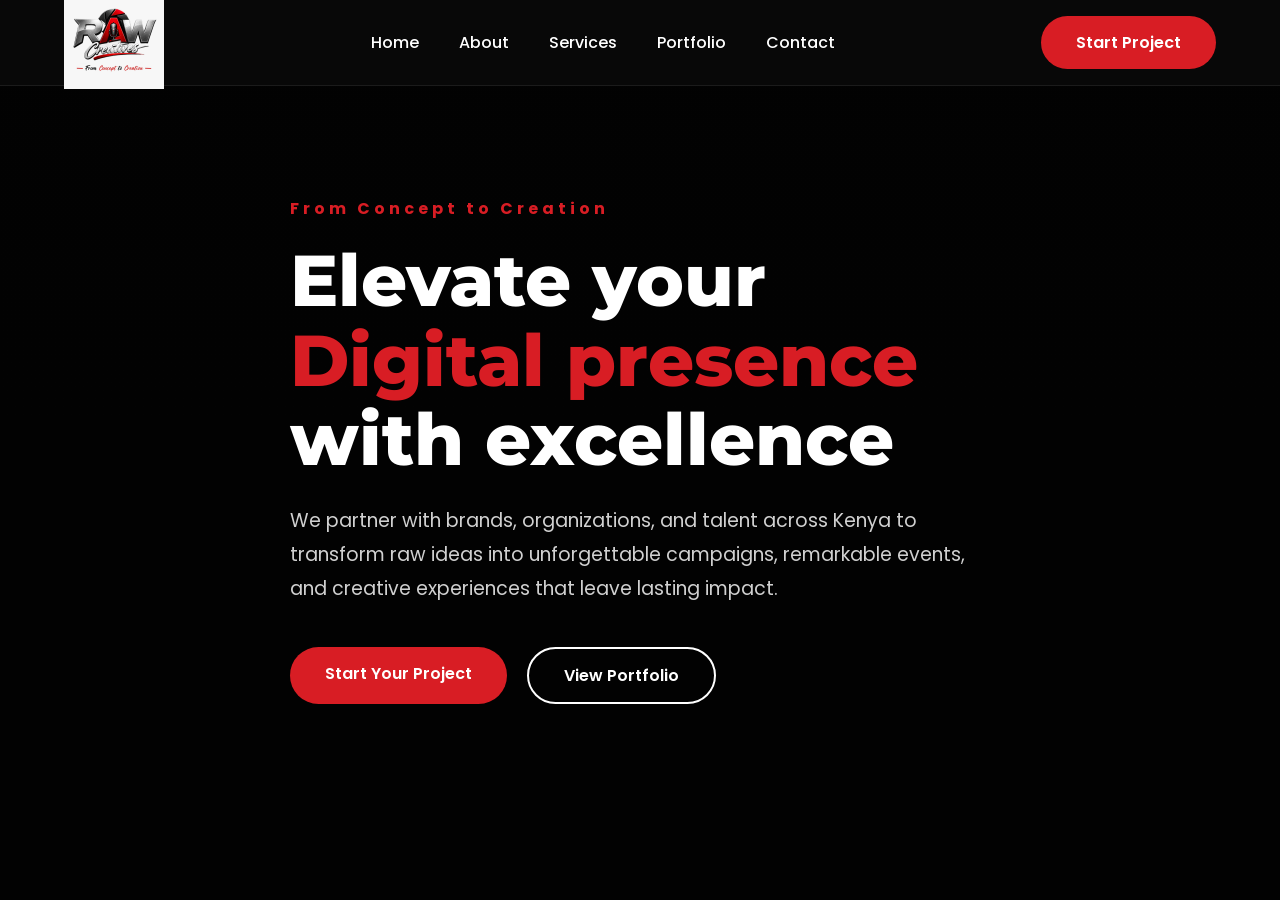
==== index.html @ e075e715 "gg gg" ====
<!DOCTYPE html>
<html lang="en">

<head>

<meta charset="UTF-8">
<meta name="viewport" content="width=device-width, initial-scale=1.0">

<title>RAW Creatives</title>

<link rel="preconnect" href="https://fonts.googleapis.com">
<link rel="preconnect" href="https://fonts.gstatic.com" crossorigin>

<link href="https://fonts.googleapis.com/css2?family=Montserrat:wght@400;500;600;700;800&family=Poppins:wght@300;400;500;600&display=swap" rel="stylesheet">

<link rel="stylesheet"
href="https://cdnjs.cloudflare.com/ajax/libs/font-awesome/6.5.2/css/all.min.css">

<style>

/******************************
RESET
******************************/

*{
margin:0;
padding:0;
box-sizing:border-box;
}

html{
scroll-behavior:smooth;
}

body{

font-family:Poppins,sans-serif;
background:#080808;
color:white;
overflow-x:hidden;

}

/******************************
CONTAINER
******************************/

.container{

width:90%;
max-width:1300px;
margin:auto;

}

/******************************
HEADER
******************************/

header{

position:fixed;
top:0;
left:0;
width:100%;
z-index:999;

background:rgba(10,10,10,.85);

backdrop-filter:blur(15px);

border-bottom:1px solid rgba(255,255,255,.08);

}

header .container{

display:flex;
justify-content:space-between;
align-items:center;
height:85px;

}

.logo img{

width:100px;

}

/******************************
NAVIGATION
******************************/

nav ul{

display:flex;
gap:40px;
list-style:none;

}

nav a{

text-decoration:none;
color:white;
font-weight:500;
transition:.3s;

}

nav a:hover{

color:#d81d24;

}

/******************************
BUTTONS
******************************/

.btn{

display:inline-block;
padding:14px 35px;

background:#d81d24;

border-radius:50px;

text-decoration:none;

color:white;

transition:.35s;

font-weight:600;

}

.btn:hover{

background:white;
color:black;

}

/******************************
MOBILE MENU
******************************/

.menu-btn{

display:none;
font-size:30px;
cursor:pointer;

}

/******************************
HERO
******************************/

.hero{

height:100vh;

background:

linear-gradient(rgba(0,0,0,.72),rgba(0,0,0,.78)),

url("images/hero.jpg") center/cover;

display:flex;

align-items:center;

}

.hero-content{

max-width:700px;

}

.hero h4{

color:#d81d24;

letter-spacing:4px;

margin-bottom:20px;

}

.hero h1{

font-family:Montserrat,sans-serif;

font-size:72px;

font-weight:800;

line-height:1.1;

margin-bottom:25px;

}

.hero span{

color:#d81d24;

}

.hero p{

font-size:19px;

color:#d0d0d0;

line-height:1.8;

margin-bottom:40px;

}

.hero-buttons{

display:flex;
gap:20px;

}

.outline{

background:transparent;

border:2px solid white;

}

.outline:hover{

background:white;
color:black;

}

/******************************
RESPONSIVE
******************************/

@media(max-width:900px){

nav{

position:absolute;

top:85px;

left:0;

width:100%;

background:#111;

display:none;

}

nav.active{

display:block;

}

nav ul{

flex-direction:column;

padding:30px;

gap:25px;

}

.menu-btn{

display:block;

}

.desktop-btn{

display:none;

}

.hero{

text-align:center;

}

.hero h1{

font-size:50px;

}

.hero-buttons{

justify-content:center;

flex-wrap:wrap;

}

}

</style>

</head>

<body>

<header>

<div class="container">

<div class="logo">

<img src="images/Rawlogo.jpg">

</div>

<nav id="menu">

<ul>

<li><a href="#">Home</a></li>

<li><a href="#">About</a></li>

<li><a href="#">Services</a></li>

<li><a href="#">Portfolio</a></li>

<li><a href="#">Contact</a></li>

</ul>

</nav>

<a href="#" class="btn desktop-btn">

Start Project

</a>

<div class="menu-btn" id="menuBtn">

<i class="fas fa-bars"></i>

</div>

</div>

</header>

<section class="hero">

<div class="container hero-content">

<h4>From Concept to Creation</h4>

<h1>

Elevate your <span>Digital presence</span> 

<br>

with excellence

</h1>

<p>

We partner with brands, organizations, and talent across Kenya to transform raw ideas into unforgettable campaigns, remarkable events, and creative experiences that leave lasting impact.

</p>

<div class="hero-buttons">

<a href="#" class="btn">

Start Your Project

</a>

<a href="#" class="btn outline">

View Portfolio

</a>

</div>

</div>

</section>

<script>

const menu=document.getElementById("menu");

const menuBtn=document.getElementById("menuBtn");

menuBtn.onclick=function(){

menu.classList.toggle("active");

}

</script>

</body>

</html>
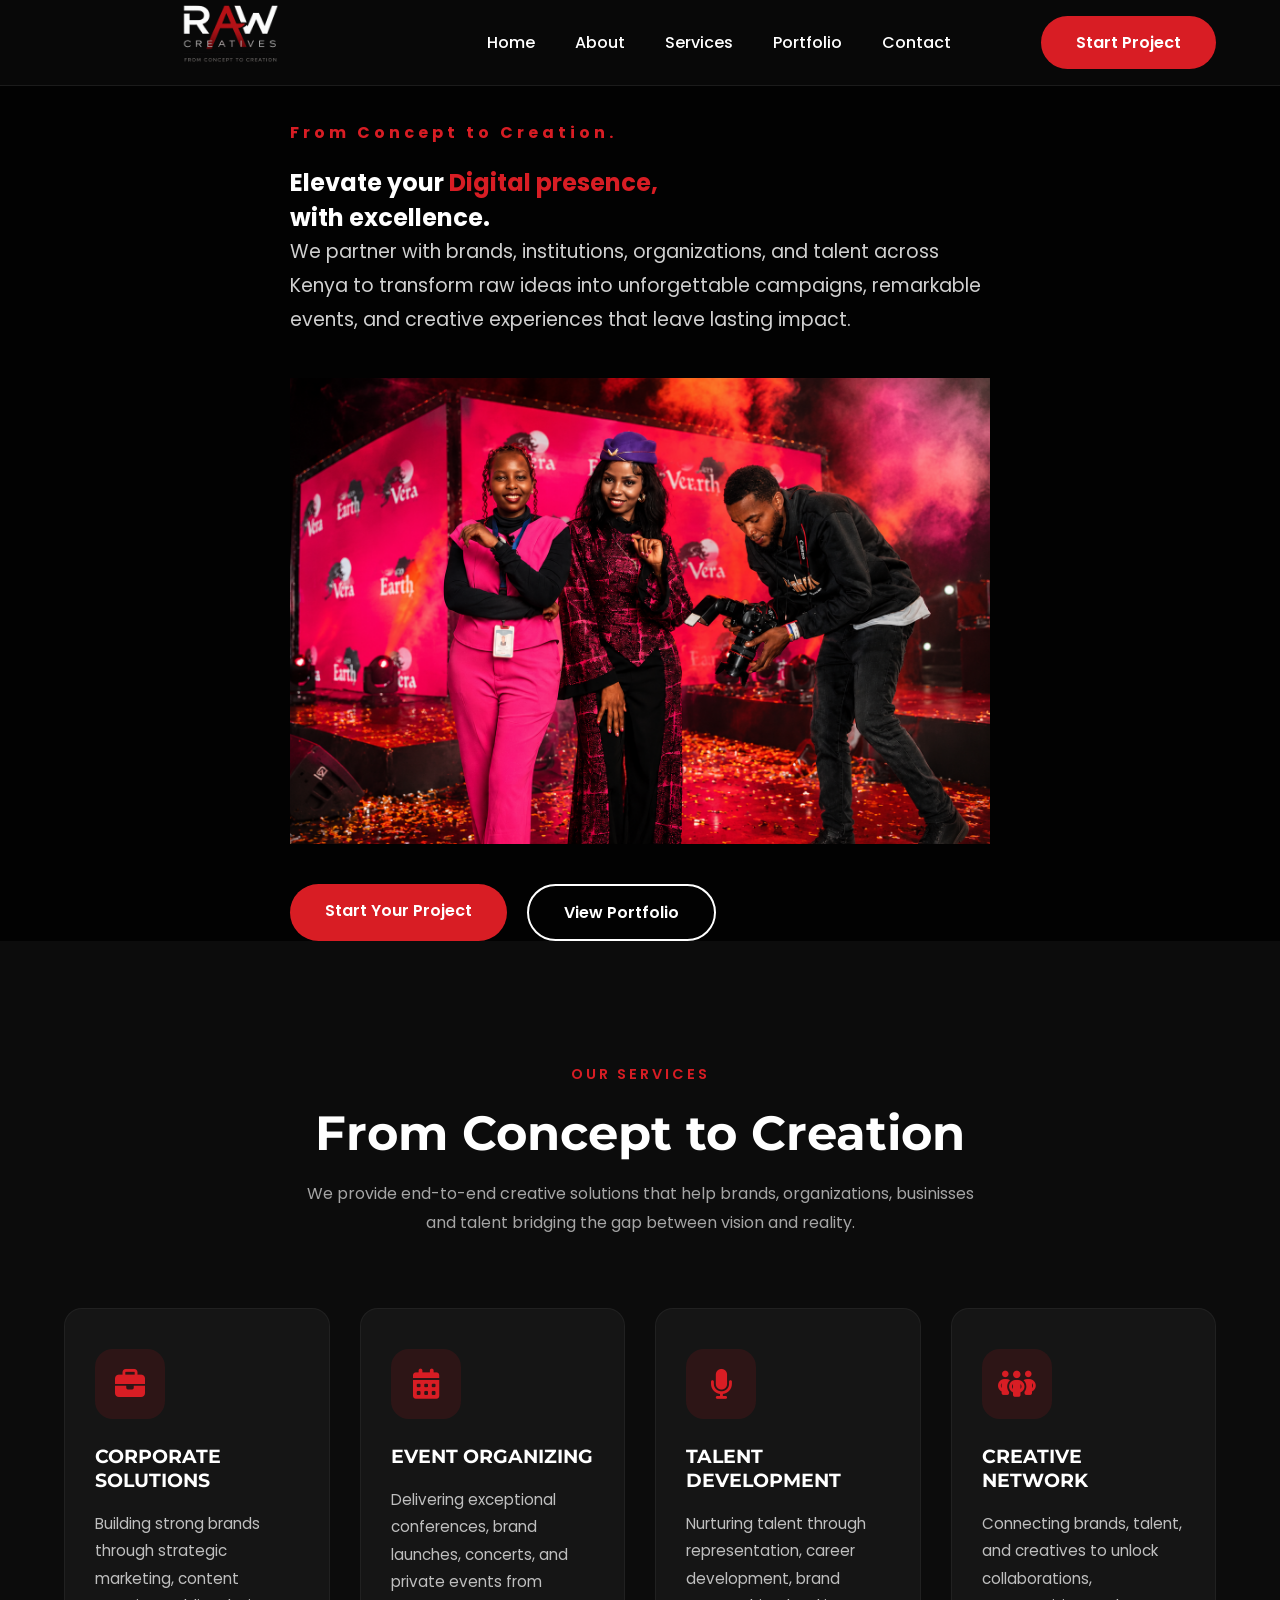
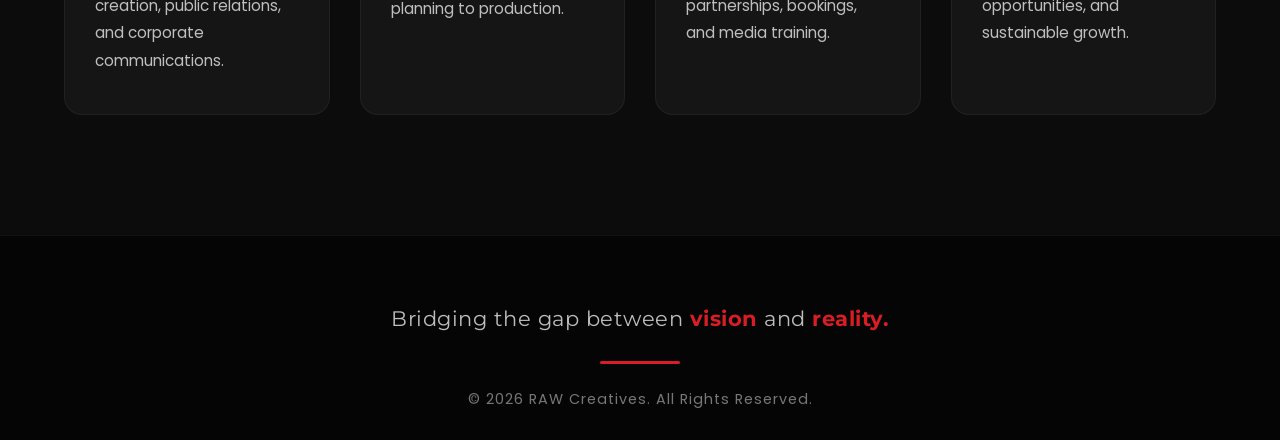
==== commit 41fe9664: "333" ====
--- a/index.html
+++ b/index.html
@@ -84,7 +84,7 @@
 
 .logo img{
 
-width:100px;
+width:333px;
 
 }
 
@@ -163,17 +163,17 @@
 
 .hero{
 
-height:100vh;
-
-background:
-
-linear-gradient(rgba(0,0,0,.72),rgba(0,0,0,.78)),
-
-url("images/hero.jpg") center/cover;
-
-display:flex;
-
-align-items:center;
+    min-height:100vh;
+
+    padding-top:120px;
+
+    background:
+    linear-gradient(rgba(0,0,0,.72),rgba(0,0,0,.78)),
+    url("images/hero.jpg") center center/cover no-repeat;
+
+    display:flex;
+
+    align-items:center;
 
 }
 
@@ -230,6 +230,17 @@
 display:flex;
 gap:20px;
 
+}
+.hero-image{
+    width:100%;
+    overflow:hidden;
+}
+
+.hero-image img{
+    display:block;
+    width:100%;
+    height:auto;
+    object-fit:cover;
 }
 
 .outline{
@@ -299,7 +310,7 @@
 
 .hero{
 
-text-align:center;
+text-align:left;
 
 }
 
@@ -318,6 +329,238 @@
 }
 
 }
+/*==============================
+OUR SERVICES
+==============================*/
+
+.services{
+
+    padding:120px 0;
+
+    background:#0c0c0c;
+
+}
+
+.section-title{
+
+    text-align:center;
+
+    max-width:700px;
+
+    margin:0 auto 70px;
+
+}
+
+.section-title span{
+
+    color:#d81d24;
+
+    text-transform:uppercase;
+
+    letter-spacing:3px;
+
+    font-size:.9rem;
+
+    font-weight:600;
+
+}
+
+.section-title h2{
+
+    font-size:3rem;
+
+    margin:18px 0;
+
+    font-family:'Montserrat',sans-serif;
+
+}
+
+.section-title p{
+
+    color:#a5a5a5;
+
+    line-height:1.8;
+
+}
+
+.services-grid{
+
+    display:grid;
+
+    grid-template-columns:repeat(4,1fr);
+
+    gap:30px;
+
+}
+
+.service-card{
+
+    background:#151515;
+
+    padding:40px 30px;
+
+    border-radius:18px;
+
+    transition:.35s;
+
+    border:1px solid rgba(255,255,255,.05);
+
+}
+
+.service-card:hover{
+
+    transform:translateY(-12px);
+
+    border-color:#d81d24;
+
+    box-shadow:0 20px 45px rgba(216,29,36,.18);
+
+}
+
+.icon{
+
+    width:70px;
+
+    height:70px;
+
+    background:rgba(216,29,36,.12);
+
+    border-radius:18px;
+
+    display:flex;
+
+    justify-content:center;
+
+    align-items:center;
+
+    margin-bottom:25px;
+
+}
+
+.icon i{
+
+    color:#d81d24;
+
+    font-size:30px;
+
+}
+
+.service-card h3{
+
+    margin-bottom:18px;
+
+    font-size:1.2rem;
+
+    font-family:'Montserrat',sans-serif;
+
+}
+
+.service-card p{
+
+    color:#bfbfbf;
+
+    line-height:1.8;
+
+    font-size:.95rem;
+
+}
+
+/*==============================
+RESPONSIVE
+==============================*/
+
+@media(max-width:1100px){
+
+.services-grid{
+
+grid-template-columns:repeat(2,1fr);
+
+}
+
+}
+
+@media(max-width:768px){
+
+.services{
+
+padding:90px 0;
+
+}
+
+.section-title h2{
+
+font-size:2.2rem;
+
+}
+
+.services-grid{
+
+grid-template-columns:1fr;
+
+}
+
+}
+/*==============================
+FOOTER
+==============================*/
+
+.footer{
+
+    background:#050505;
+
+    padding:70px 0 30px;
+
+    text-align:center;
+
+    border-top:1px solid rgba(255,255,255,.05);
+
+}
+
+.footer-text{
+
+    font-size:1.3rem;
+
+    color:#bdbdbd;
+
+    letter-spacing:.5px;
+
+    margin-bottom:30px;
+
+    font-family:'Montserrat',sans-serif;
+
+}
+
+.footer-text span{
+
+    color:#d81d24;
+
+    font-weight:700;
+
+}
+
+.footer-divider{
+
+    width:80px;
+
+    height:3px;
+
+    background:#d81d24;
+
+    margin:0 auto 25px;
+
+    border-radius:50px;
+
+}
+
+.copyright{
+
+    color:#777;
+
+    font-size:.9rem;
+
+    letter-spacing:1px;
+
+}
 
 </style>
 
@@ -331,7 +574,7 @@
 
 <div class="logo">
 
-<img src="images/Rawlogo.jpg">
+<img src="images/logo.png">
 
 </div>
 
@@ -347,7 +590,7 @@
 
 <li><a href="#">Portfolio</a></li>
 
-<li><a href="#">Contact</a></li>
+<li><a href="contact.html">Contact</a></li>
 
 </ul>
 
@@ -373,22 +616,25 @@
 
 <div class="container hero-content">
 
-<h4>From Concept to Creation</h4>
-
-<h1>
-
-Elevate your <span>Digital presence</span> 
+<h4>From Concept to Creation.</h4>
+
+<h2>
+
+Elevate your <span>Digital presence,</span> 
 
 <br>
 
-with excellence
-
-</h1>
+with excellence.
+
+</h2>
 
 <p>
 
-We partner with brands, organizations, and talent across Kenya to transform raw ideas into unforgettable campaigns, remarkable events, and creative experiences that leave lasting impact.
-
+We partner with brands, institutions, organizations, and talent across Kenya to transform raw ideas into unforgettable campaigns, remarkable events, and creative experiences that leave lasting impact.
+
+<div class="hero-image">
+    <img src="images/Fahm.png" alt="RAW Creatives Hero Image">
+</div>
 </p>
 
 <div class="hero-buttons">
@@ -410,6 +656,131 @@
 </div>
 
 </section>
+<!-- ================= OUR SERVICES ================= -->
+
+<section class="services" id="services">
+
+    <div class="container">
+
+        <div class="section-title">
+
+            <span>OUR SERVICES</span>
+
+            <h2>From Concept to Creation</h2>
+
+            <p>
+                We provide end-to-end creative solutions that help brands,
+                organizations, businisses and talent bridging the gap between vision and reality.
+            </p>
+
+        </div>
+
+        <div class="services-grid">
+
+            <!-- Corporate -->
+
+            <div class="service-card">
+
+                <div class="icon">
+
+                    <i class="fas fa-briefcase"></i>
+
+                </div>
+
+                <h3>CORPORATE SOLUTIONS</h3>
+
+                <p>
+                    Building strong brands through strategic marketing,
+                    content creation, public relations, and corporate communications.
+                </p>
+
+            </div>
+
+            <!-- Events -->
+
+            <div class="service-card">
+
+                <div class="icon">
+
+                    <i class="fas fa-calendar-days"></i>
+
+                </div>
+
+                <h3>EVENT ORGANIZING</h3>
+
+                <p>
+                    Delivering exceptional conferences, brand launches,
+                    concerts, and private events from planning to production.
+                </p>
+
+            </div>
+
+            <!-- Talent -->
+
+            <div class="service-card">
+
+                <div class="icon">
+
+                    <i class="fas fa-microphone"></i>
+
+                </div>
+
+                <h3>TALENT DEVELOPMENT</h3>
+
+                <p>
+                    Nurturing talent through representation, career development,
+                    brand partnerships, bookings, and media training.
+                </p>
+
+            </div>
+
+            <!-- Network -->
+
+            <div class="service-card">
+
+                <div class="icon">
+
+                    <i class="fas fa-people-group"></i>
+
+                </div>
+
+                <h3>CREATIVE NETWORK</h3>
+
+                <p>
+                    Connecting brands, talent, and creatives to unlock
+                    collaborations, opportunities, and sustainable growth.
+                </p>
+
+            </div>
+
+        </div>
+
+    </div>
+
+</section>
+<!-- ================= FOOTER ================= -->
+
+<footer class="footer">
+
+    <div class="container">
+
+        <p class="footer-text">
+
+            Bridging the gap between <span>vision</span> and <span>reality.</span>
+
+        </p>
+
+        <div class="footer-divider"></div>
+
+        <p class="copyright">
+
+            &copy; 2026 RAW Creatives. All Rights Reserved.
+
+        </p>
+
+    </div>
+
+</footer>
 
 <script>
 
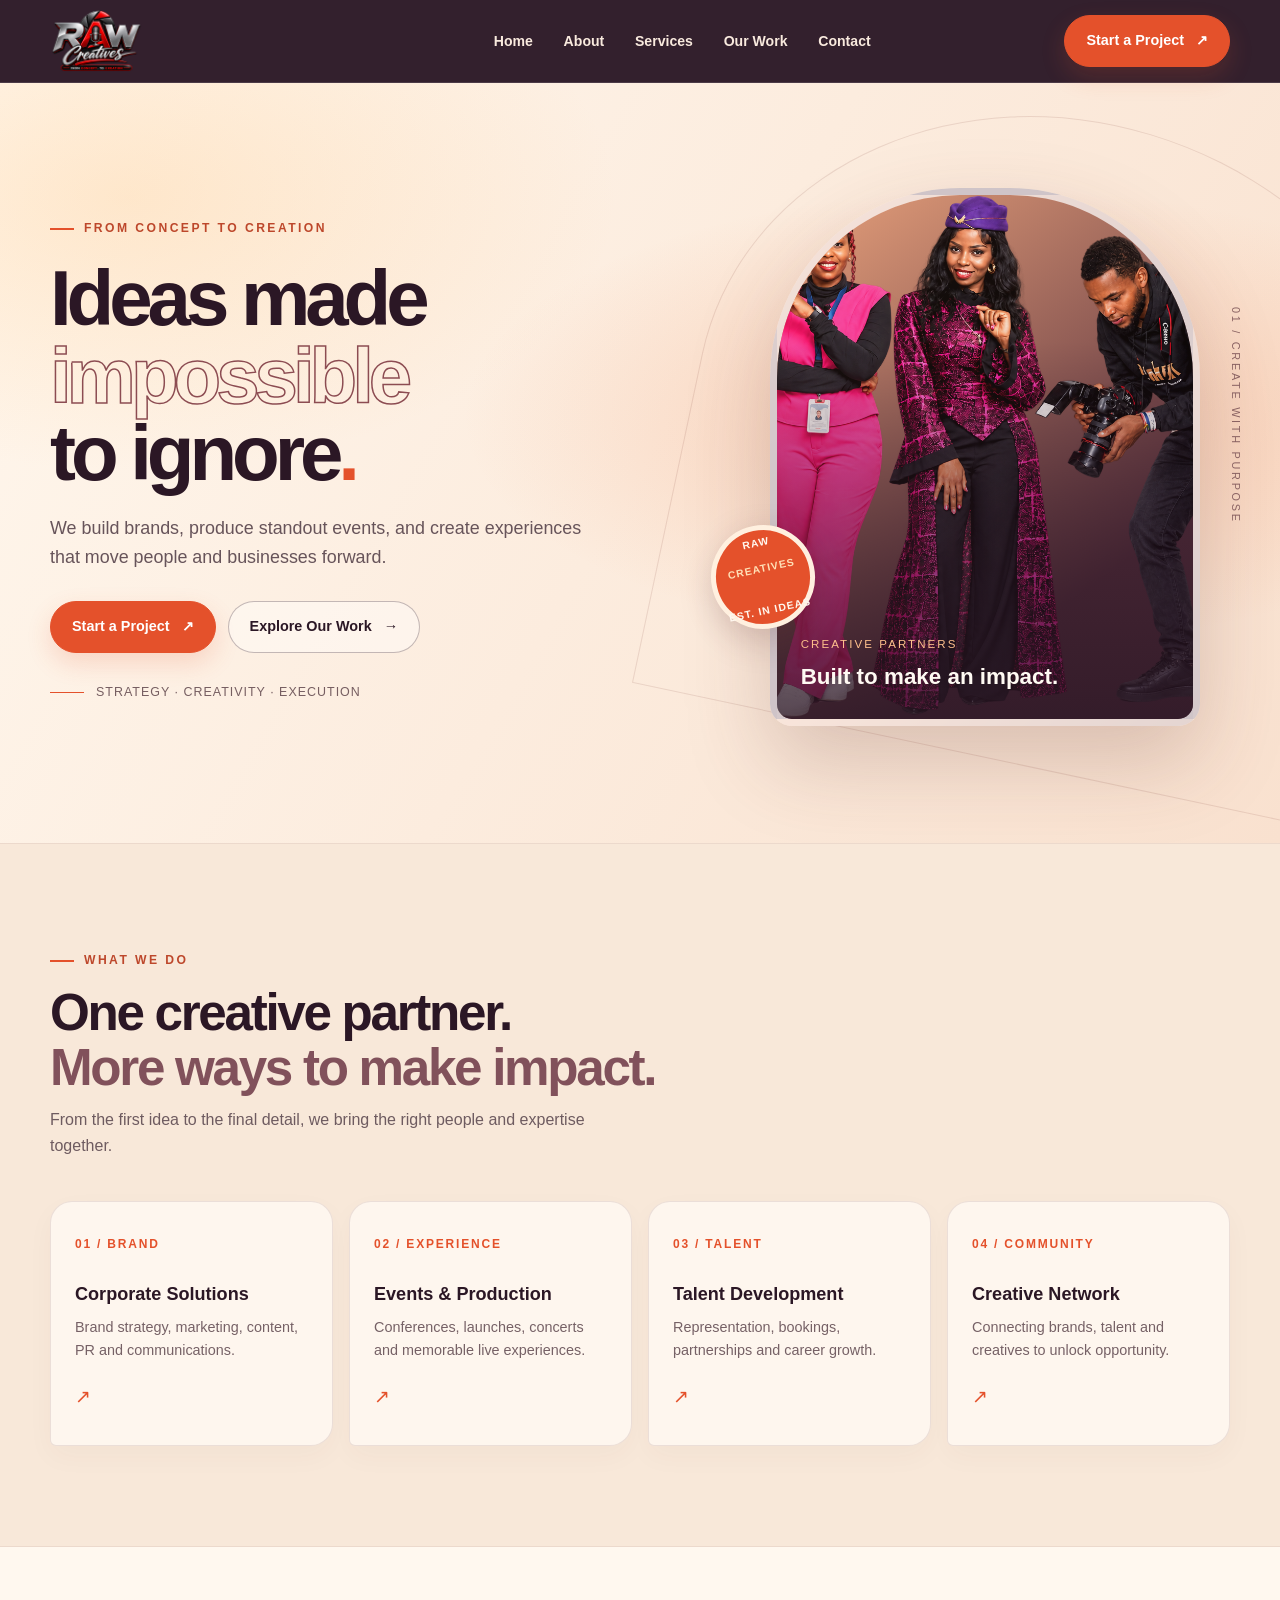
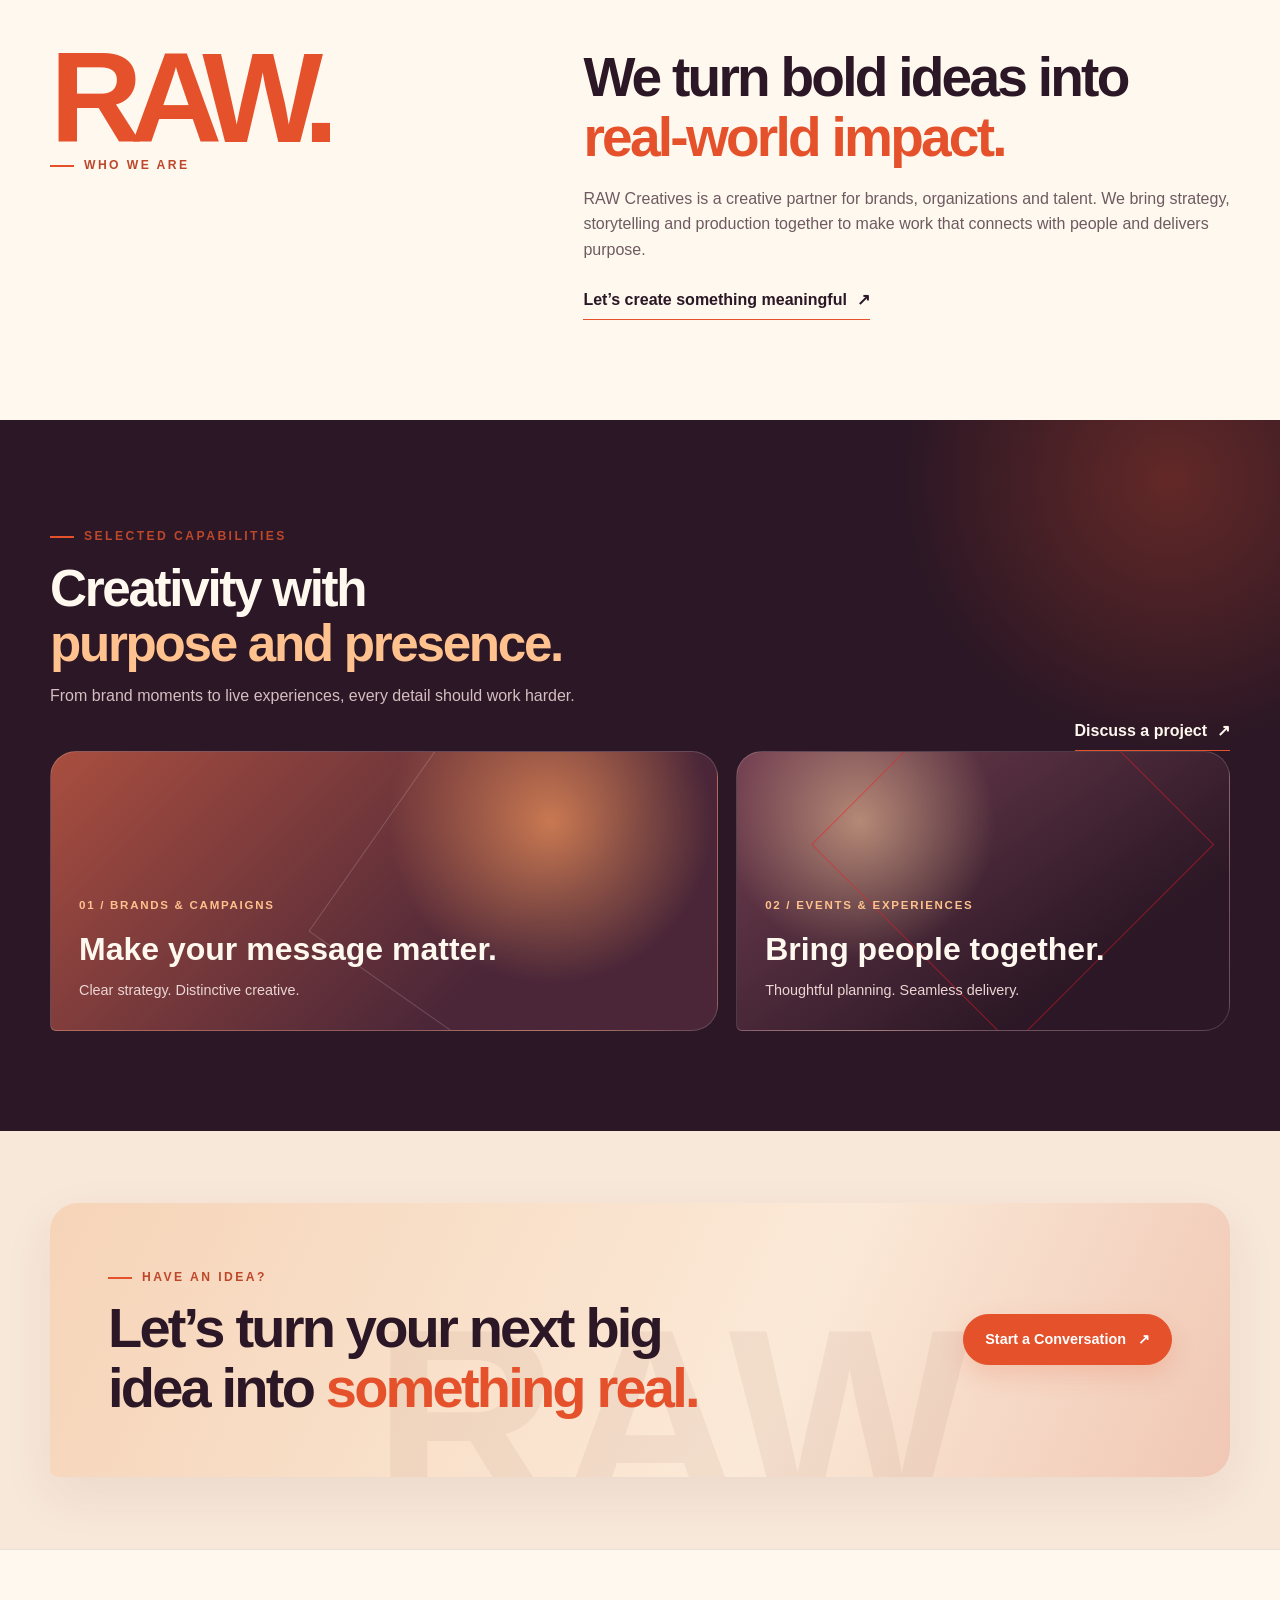
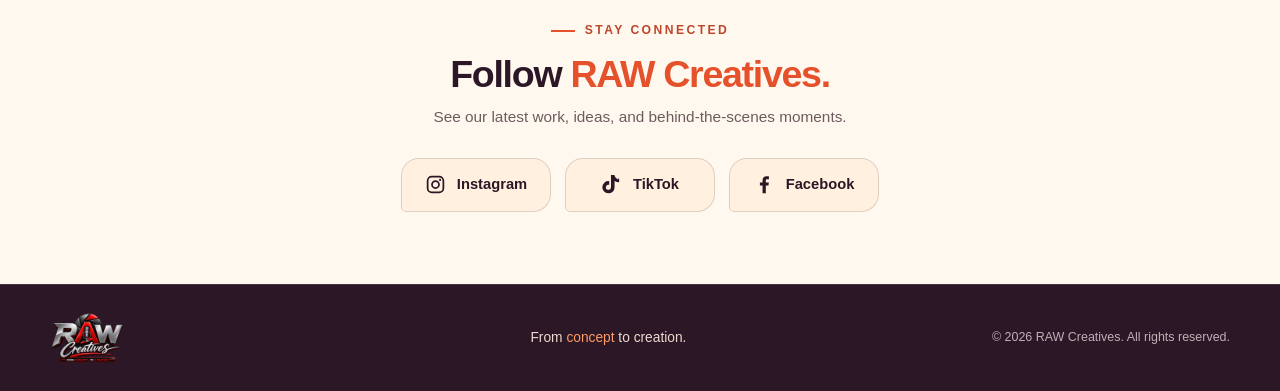
==== commit 534a1698: "505" ====
--- a/index.html
+++ b/index.html
@@ -1,801 +1,581 @@
 <!DOCTYPE html>
 <html lang="en">
-
 <head>
-
-<meta charset="UTF-8">
-<meta name="viewport" content="width=device-width, initial-scale=1.0">
-
-<title>RAW Creatives</title>
-
-<link rel="preconnect" href="https://fonts.googleapis.com">
-<link rel="preconnect" href="https://fonts.gstatic.com" crossorigin>
-
-<link href="https://fonts.googleapis.com/css2?family=Montserrat:wght@400;500;600;700;800&family=Poppins:wght@300;400;500;600&display=swap" rel="stylesheet">
-
-<link rel="stylesheet"
-href="https://cdnjs.cloudflare.com/ajax/libs/font-awesome/6.5.2/css/all.min.css">
-
-<style>
-
-/******************************
-RESET
-******************************/
-
-*{
-margin:0;
-padding:0;
-box-sizing:border-box;
-}
-
-html{
-scroll-behavior:smooth;
-}
-
-body{
-
-font-family:Poppins,sans-serif;
-background:#080808;
-color:white;
-overflow-x:hidden;
-
-}
-
-/******************************
-CONTAINER
-******************************/
-
-.container{
-
-width:90%;
-max-width:1300px;
-margin:auto;
-
-}
-
-/******************************
-HEADER
-******************************/
-
-header{
-
-position:fixed;
-top:0;
-left:0;
-width:100%;
-z-index:999;
-
-background:rgba(10,10,10,.85);
-
-backdrop-filter:blur(15px);
-
-border-bottom:1px solid rgba(255,255,255,.08);
-
-}
-
-header .container{
-
-display:flex;
-justify-content:space-between;
-align-items:center;
-height:85px;
-
-}
-
-.logo img{
-
-width:333px;
-
-}
-
-/******************************
-NAVIGATION
-******************************/
-
-nav ul{
-
-display:flex;
-gap:40px;
-list-style:none;
-
-}
-
-nav a{
-
-text-decoration:none;
-color:white;
-font-weight:500;
-transition:.3s;
-
-}
-
-nav a:hover{
-
-color:#d81d24;
-
-}
-
-/******************************
-BUTTONS
-******************************/
-
-.btn{
-
-display:inline-block;
-padding:14px 35px;
-
-background:#d81d24;
-
-border-radius:50px;
-
-text-decoration:none;
-
-color:white;
-
-transition:.35s;
-
-font-weight:600;
-
-}
-
-.btn:hover{
-
-background:white;
-color:black;
-
-}
-
-/******************************
-MOBILE MENU
-******************************/
-
-.menu-btn{
-
-display:none;
-font-size:30px;
-cursor:pointer;
-
-}
-
-/******************************
-HERO
-******************************/
-
-.hero{
-
-    min-height:100vh;
-
-    padding-top:120px;
-
-    background:
-    linear-gradient(rgba(0,0,0,.72),rgba(0,0,0,.78)),
-    url("images/hero.jpg") center center/cover no-repeat;
-
-    display:flex;
-
-    align-items:center;
-
-}
-
-.hero-content{
-
-max-width:700px;
-
-}
-
-.hero h4{
-
-color:#d81d24;
-
-letter-spacing:4px;
-
-margin-bottom:20px;
-
-}
-
-.hero h1{
-
-font-family:Montserrat,sans-serif;
-
-font-size:72px;
-
-font-weight:800;
-
-line-height:1.1;
-
-margin-bottom:25px;
-
-}
-
-.hero span{
-
-color:#d81d24;
-
-}
-
-.hero p{
-
-font-size:19px;
-
-color:#d0d0d0;
-
-line-height:1.8;
-
-margin-bottom:40px;
-
-}
-
-.hero-buttons{
-
-display:flex;
-gap:20px;
-
-}
-.hero-image{
-    width:100%;
-    overflow:hidden;
-}
-
-.hero-image img{
-    display:block;
-    width:100%;
-    height:auto;
-    object-fit:cover;
-}
-
-.outline{
-
-background:transparent;
-
-border:2px solid white;
-
-}
-
-.outline:hover{
-
-background:white;
-color:black;
-
-}
-
-/******************************
-RESPONSIVE
-******************************/
-
-@media(max-width:900px){
-
-nav{
-
-position:absolute;
-
-top:85px;
-
-left:0;
-
-width:100%;
-
-background:#111;
-
-display:none;
-
-}
-
-nav.active{
-
-display:block;
-
-}
-
-nav ul{
-
-flex-direction:column;
-
-padding:30px;
-
-gap:25px;
-
-}
-
-.menu-btn{
-
-display:block;
-
-}
-
-.desktop-btn{
-
-display:none;
-
-}
-
-.hero{
-
-text-align:left;
-
-}
-
-.hero h1{
-
-font-size:50px;
-
-}
-
-.hero-buttons{
-
-justify-content:center;
-
-flex-wrap:wrap;
-
-}
-
-}
-/*==============================
-OUR SERVICES
-==============================*/
-
-.services{
-
-    padding:120px 0;
-
-    background:#0c0c0c;
-
-}
-
-.section-title{
-
-    text-align:center;
-
-    max-width:700px;
-
-    margin:0 auto 70px;
-
-}
-
-.section-title span{
-
-    color:#d81d24;
-
-    text-transform:uppercase;
-
-    letter-spacing:3px;
-
-    font-size:.9rem;
-
-    font-weight:600;
-
-}
-
-.section-title h2{
-
-    font-size:3rem;
-
-    margin:18px 0;
-
-    font-family:'Montserrat',sans-serif;
-
-}
-
-.section-title p{
-
-    color:#a5a5a5;
-
-    line-height:1.8;
-
-}
-
-.services-grid{
-
-    display:grid;
-
-    grid-template-columns:repeat(4,1fr);
-
-    gap:30px;
-
-}
-
-.service-card{
-
-    background:#151515;
-
-    padding:40px 30px;
-
-    border-radius:18px;
-
-    transition:.35s;
-
-    border:1px solid rgba(255,255,255,.05);
-
-}
-
-.service-card:hover{
-
-    transform:translateY(-12px);
-
-    border-color:#d81d24;
-
-    box-shadow:0 20px 45px rgba(216,29,36,.18);
-
-}
-
-.icon{
-
-    width:70px;
-
-    height:70px;
-
-    background:rgba(216,29,36,.12);
-
-    border-radius:18px;
-
-    display:flex;
-
-    justify-content:center;
-
-    align-items:center;
-
-    margin-bottom:25px;
-
-}
-
-.icon i{
-
-    color:#d81d24;
-
-    font-size:30px;
-
-}
-
-.service-card h3{
-
-    margin-bottom:18px;
-
-    font-size:1.2rem;
-
-    font-family:'Montserrat',sans-serif;
-
-}
-
-.service-card p{
-
-    color:#bfbfbf;
-
-    line-height:1.8;
-
-    font-size:.95rem;
-
-}
-
-/*==============================
-RESPONSIVE
-==============================*/
-
-@media(max-width:1100px){
-
-.services-grid{
-
-grid-template-columns:repeat(2,1fr);
-
-}
-
-}
-
-@media(max-width:768px){
-
-.services{
-
-padding:90px 0;
-
-}
-
-.section-title h2{
-
-font-size:2.2rem;
-
-}
-
-.services-grid{
-
-grid-template-columns:1fr;
-
-}
-
-}
-/*==============================
-FOOTER
-==============================*/
-
-.footer{
-
-    background:#050505;
-
-    padding:70px 0 30px;
-
-    text-align:center;
-
-    border-top:1px solid rgba(255,255,255,.05);
-
-}
-
-.footer-text{
-
-    font-size:1.3rem;
-
-    color:#bdbdbd;
-
-    letter-spacing:.5px;
-
-    margin-bottom:30px;
-
-    font-family:'Montserrat',sans-serif;
-
-}
-
-.footer-text span{
-
-    color:#d81d24;
-
-    font-weight:700;
-
-}
-
-.footer-divider{
-
-    width:80px;
-
-    height:3px;
-
-    background:#d81d24;
-
-    margin:0 auto 25px;
-
-    border-radius:50px;
-
-}
-
-.copyright{
-
-    color:#777;
-
-    font-size:.9rem;
-
-    letter-spacing:1px;
-
-}
-
-</style>
-
+  <meta charset="UTF-8">
+  <meta name="viewport" content="width=device-width, initial-scale=1">
+  <meta name="theme-color" content="#2b1725">
+  <meta name="description" content="RAW Creatives turns bold ideas into brands, campaigns, events and creative experiences. From concept to creation.">
+  <title>RAW Creatives — From Concept to Creation</title>
+  <style>
+    :root {
+      --bg: #fff8ef;
+      --surface: #fff1e2;
+      --surface-2: #f5dfcf;
+      --text: #2b1725;
+      --muted: #6e5b60;
+      --red: #e4512b;
+      --silver: #704c59;
+      --line: rgba(43,23,37,.14);
+      --max: 1180px;
+      --radius: 18px;
+    }
+    *, *::before, *::after { box-sizing: border-box; }
+    html { scroll-behavior: smooth; scroll-padding-top: 90px; }
+    body {
+      margin: 0; background: var(--bg); color: var(--text);
+      font-family: Inter, "Segoe UI", Roboto, Arial, sans-serif;
+      line-height: 1.6; overflow-x: hidden;
+    }
+    img { display: block; max-width: 100%; }
+    a { color: inherit; text-decoration: none; }
+    button, a { -webkit-tap-highlight-color: transparent; }
+    button { font: inherit; }
+    .container { width: min(var(--max), calc(100% - 48px)); margin-inline: auto; }
+    .eyebrow {
+      display: inline-flex; align-items: center; gap: 10px;
+      color: var(--red); font-size: .76rem; font-weight: 800;
+      letter-spacing: .2em; text-transform: uppercase;
+    }
+    .eyebrow::before { content: ""; width: 24px; height: 2px; background: var(--red); }
+    .section { padding: 100px 0; }
+    .section-heading { max-width: 660px; margin-bottom: 42px; }
+    .section-heading h2 {
+      margin: 14px 0 12px; font-size: clamp(2rem, 4vw, 3.25rem);
+      line-height: 1.08; letter-spacing: -.045em;
+    }
+    .section-heading p { margin: 0; color: var(--muted); max-width: 560px; }
+    .accent { color: var(--red); }
+    .silver { color: var(--silver); }
+    .btn {
+      min-height: 48px; display: inline-flex; align-items: center; justify-content: center;
+      gap: 12px; padding: 13px 21px; border: 1px solid var(--red);
+      border-radius: 6px; background: var(--red); color: white;
+      font-weight: 750; font-size: .9rem; transition: transform .2s ease, background .2s ease, border-color .2s ease;
+    }
+    .btn:hover { transform: translateY(-2px); background: #c9161d; border-color: #c9161d; }
+    .btn-secondary { background: transparent; border-color: rgba(255,255,255,.36); }
+    .btn-secondary:hover { background: white; border-color: white; color: #080808; }
+    .btn:focus-visible, a:focus-visible, button:focus-visible {
+      outline: 3px solid #ff8589; outline-offset: 4px;
+    }
+
+    /* Header */
+    .site-header {
+      position: sticky; top: 0; z-index: 1000; background: rgba(8,8,8,.9);
+      backdrop-filter: blur(16px); border-bottom: 1px solid var(--line);
+    }
+    .nav-wrap { min-height: 82px; display: flex; align-items: center; justify-content: space-between; gap: 28px; }
+    .brand { display: inline-flex; align-items: center; flex: 0 1 250px; min-width: 0; }
+    .brand img { width: 100%; max-width: 245px; max-height: 62px; object-fit: contain; object-position: left center; }
+    .nav-links { display: flex; align-items: center; gap: clamp(18px, 2.4vw, 34px); list-style: none; padding: 0; margin: 0; }
+    .nav-links a { color: #dedede; font-size: .88rem; font-weight: 600; transition: color .2s ease; }
+    .nav-links a:hover, .nav-links a[aria-current="page"] { color: var(--red); }
+    .nav-cta { white-space: nowrap; }
+    .menu-toggle {
+      display: none; width: 44px; height: 44px; border: 1px solid var(--line);
+      border-radius: 8px; background: var(--surface); color: white; cursor: pointer;
+    }
+    .menu-toggle span { display: block; width: 19px; height: 2px; background: white; margin: 5px auto; }
+
+    /* Hero */
+    .hero { position: relative; isolation: isolate; min-height: min(760px, calc(100svh - 82px)); display: flex; align-items: center; padding: 76px 0 88px; }
+    .hero::before {
+      content: ""; position: absolute; inset: 0; z-index: -2;
+      background: radial-gradient(ellipse at 78% 46%, rgba(237,28,36,.14), transparent 35%),
+                  linear-gradient(110deg, #080808 10%, rgba(8,8,8,.94) 48%, rgba(8,8,8,.72));
+    }
+    .hero::after {
+      content: ""; position: absolute; z-index: -1; right: -12%; top: 5%;
+      width: 54vw; height: 85%; border: 1px solid rgba(255,255,255,.06);
+      transform: skewX(-16deg); pointer-events: none;
+    }
+    .hero-grid { display: grid; grid-template-columns: minmax(0, 1.1fr) minmax(280px, .9fr); align-items: center; gap: clamp(36px, 7vw, 90px); }
+    .hero-copy { max-width: 670px; }
+    .hero h1 { margin: 22px 0; font-size: clamp(2.8rem, 6.1vw, 5.6rem); line-height: .99; letter-spacing: -.065em; font-weight: 850; }
+    .hero h1 .line { display: block; }
+    .hero h1 .outline-text { color: transparent; -webkit-text-stroke: 1px #e5e5e5; }
+    .hero-copy > p { max-width: 540px; margin: 0 0 30px; color: #c2c2c2; font-size: clamp(1rem, 1.5vw, 1.12rem); }
+    .hero-actions { display: flex; flex-wrap: wrap; gap: 12px; }
+    .hero-note { margin-top: 30px; display: flex; align-items: center; gap: 12px; color: #9a9a9a; font-size: .78rem; letter-spacing: .08em; text-transform: uppercase; }
+    .hero-note::before { content: ""; width: 34px; height: 1px; background: var(--red); }
+    .hero-visual { position: relative; min-height: 390px; display: grid; place-items: center; }
+    .visual-frame {
+      position: relative; width: min(100%, 430px); aspect-ratio: 4 / 5;
+      border: 1px solid rgba(255,255,255,.16); border-radius: 160px 160px 14px 14px;
+      overflow: hidden; background: linear-gradient(145deg, #292929, #111 55%, #24080a);
+      box-shadow: 0 35px 90px rgba(0,0,0,.5);
+    }
+    .visual-frame::after { content: ""; position: absolute; inset: 0; background: linear-gradient(180deg, transparent 35%, rgba(0,0,0,.8)); pointer-events: none; }
+    .visual-frame img { width: 100%; height: 100%; object-fit: cover; opacity: .9; }
+    .visual-placeholder { position: absolute; inset: 0; display: grid; place-items: center; padding: 32px; text-align: center; color: #aaa; }
+    .visual-placeholder strong { display: block; color: white; font-size: 1.4rem; }
+    .visual-caption { position: absolute; z-index: 1; left: 24px; right: 24px; bottom: 24px; }
+    .visual-caption small { display: block; color: #ff8589; font-size: .72rem; letter-spacing: .18em; text-transform: uppercase; }
+    .visual-caption strong { display: block; margin-top: 5px; font-size: 1.4rem; }
+    .visual-index { position: absolute; right: -14px; top: 22%; writing-mode: vertical-rl; color: #aaa; letter-spacing: .25em; font-size: .68rem; }
+    .hero-stamp { position: absolute; left: -28px; bottom: 18%; z-index: 2; width: 104px; height: 104px; display: grid; place-items: center; border-radius: 50%; border: 1px solid rgba(237,28,36,.8); background: #0b0b0b; color: white; text-align: center; font-size: .65rem; font-weight: 800; letter-spacing: .1em; line-height: 1.5; transform: rotate(-12deg); }
+    .hero-stamp span { color: var(--red); }
+
+    /* Services */
+    .services { background: #0e0e0e; border-block: 1px solid rgba(255,255,255,.045); }
+    .services-grid { display: grid; grid-template-columns: repeat(4, minmax(0, 1fr)); gap: 16px; }
+    .service-card {
+      min-height: 245px; padding: 28px 24px; background: linear-gradient(145deg, #171717, #101010);
+      border: 1px solid var(--line); border-radius: var(--radius); transition: border-color .25s ease, transform .25s ease;
+    }
+    .service-card:hover { border-color: rgba(237,28,36,.7); transform: translateY(-5px); }
+    .service-number { color: var(--red); font-size: .75rem; letter-spacing: .15em; font-weight: 800; }
+    .service-card h3 { margin: 28px 0 10px; font-size: 1.13rem; line-height: 1.25; }
+    .service-card p { margin: 0; color: var(--muted); font-size: .9rem; }
+    .card-arrow { display: inline-block; margin-top: 20px; color: var(--red); font-size: 1.2rem; }
+
+    /* About / statement */
+    .statement-grid { display: grid; grid-template-columns: .8fr 1.2fr; gap: clamp(30px, 8vw, 110px); align-items: start; }
+    .statement-mark { color: var(--red); font-size: clamp(4rem, 10vw, 8rem); font-weight: 900; line-height: .8; letter-spacing: -.1em; }
+    .statement-copy h2 { margin: 0 0 18px; font-size: clamp(2rem, 4.3vw, 3.5rem); line-height: 1.1; letter-spacing: -.05em; }
+    .statement-copy p { max-width: 650px; color: var(--muted); margin: 0 0 25px; }
+    .text-link { display: inline-flex; gap: 10px; align-items: center; color: white; font-weight: 750; border-bottom: 1px solid var(--red); padding-bottom: 6px; }
+    .text-link:hover { color: #ff8589; }
+
+    /* Work */
+    .work { background: #0e0e0e; }
+    .work-top { display: flex; align-items: end; justify-content: space-between; gap: 24px; }
+    .work-grid { display: grid; grid-template-columns: 1.15fr .85fr; gap: 18px; }
+    .work-tile { position: relative; min-height: 280px; display: flex; align-items: end; overflow: hidden; border: 1px solid var(--line); border-radius: var(--radius); background: radial-gradient(circle at 75% 25%, rgba(237,28,36,.45), transparent 28%), linear-gradient(135deg, #303030, #101010 65%); }
+    .work-tile:nth-child(2) { background: radial-gradient(circle at 25% 25%, rgba(220,220,220,.22), transparent 30%), linear-gradient(145deg, #202020, #0b0b0b); }
+    .work-tile::before { content: ""; position: absolute; width: 58%; aspect-ratio: 1; right: -8%; top: -22%; border: 1px solid rgba(255,255,255,.17); transform: rotate(35deg); }
+    .work-tile:nth-child(2)::before { right: 15%; top: -18%; border-color: rgba(237,28,36,.5); transform: rotate(45deg); }
+    .work-label { position: relative; z-index: 1; padding: 28px; }
+    .work-label small { color: #ff8589; text-transform: uppercase; letter-spacing: .15em; font-size: .72rem; font-weight: 800; }
+    .work-label h3 { margin: 7px 0 0; font-size: clamp(1.4rem, 2.5vw, 2rem); }
+    .work-label p { margin: 4px 0 0; color: #bbb; font-size: .9rem; }
+
+    /* CTA + footer */
+    .contact-band { padding: 72px 0; }
+    .contact-inner { display: flex; align-items: center; justify-content: space-between; gap: 28px; padding: clamp(28px, 5vw, 58px); border: 1px solid rgba(237,28,36,.4); border-radius: 22px; background: radial-gradient(ellipse at 100% 0%, rgba(237,28,36,.16), transparent 42%), #111; }
+    .contact-inner h2 { margin: 10px 0 0; max-width: 650px; font-size: clamp(2rem, 4.5vw, 3.5rem); line-height: 1.08; letter-spacing: -.05em; }
+    footer { border-top: 1px solid var(--line); padding: 28px 0; }
+    .footer-inner { display: flex; align-items: center; justify-content: space-between; gap: 20px; }
+    .footer-brand { width: 175px; max-height: 50px; object-fit: contain; object-position: left center; }
+    .footer-tagline { color: #aaa; font-size: .86rem; }
+    .footer-tagline span { color: var(--red); }
+    .copyright { color: #777; font-size: .78rem; }
+
+    @media (max-width: 980px) {
+      .nav-wrap { min-height: 74px; }
+      .brand { flex-basis: 205px; }
+      .brand img { max-width: 205px; max-height: 54px; }
+      .nav-links { gap: 16px; }
+      .nav-links a { font-size: .82rem; }
+      .nav-cta { display: none; }
+      .hero { min-height: auto; }
+      .hero-grid { grid-template-columns: 1fr .72fr; gap: 30px; }
+      .hero-visual { min-height: 320px; }
+      .services-grid { grid-template-columns: repeat(2, minmax(0, 1fr)); }
+    }
+    @media (max-width: 700px) {
+      .container { width: min(var(--max), calc(100% - 36px)); }
+      .section { padding: 72px 0; }
+      .menu-toggle { display: block; flex-shrink: 0; }
+      .nav-wrap { min-height: 70px; gap: 12px; }
+      .brand { flex-basis: 190px; }
+      .brand img { max-width: 190px; max-height: 48px; }
+      .nav-links {
+        display: none; position: absolute; top: calc(100% + 1px); left: 0; right: 0;
+        padding: 12px 18px 22px; background: rgba(8,8,8,.98); border-bottom: 1px solid var(--line);
+        flex-direction: column; align-items: stretch; gap: 0;
+      }
+      .nav-links.is-open { display: flex; }
+      .nav-links li { border-bottom: 1px solid rgba(255,255,255,.07); }
+      .nav-links a { display: block; padding: 14px 4px; font-size: .95rem; }
+      .hero { padding: 68px 0 70px; }
+      .hero-grid { grid-template-columns: 1fr; gap: 38px; }
+      .hero h1 { font-size: clamp(2.7rem, 13vw, 4.5rem); }
+      .hero-visual { width: min(100%, 400px); margin-inline: auto; min-height: auto; }
+      .visual-frame { width: 82%; aspect-ratio: 4 / 4.5; }
+      .visual-index { right: 0; }
+      .hero-stamp { left: 0; bottom: 14%; width: 86px; height: 86px; }
+      .hero::after { width: 90vw; right: -35%; }
+      .services-grid { grid-template-columns: 1fr; }
+      .service-card { min-height: 0; padding: 25px; }
+      .service-card h3 { margin-top: 18px; }
+      .statement-grid { grid-template-columns: 1fr; gap: 28px; }
+      .statement-mark { font-size: 5rem; }
+      .work-top { align-items: start; flex-direction: column; }
+      .work-grid { grid-template-columns: 1fr; }
+      .work-tile { min-height: 240px; }
+      .contact-inner { align-items: start; flex-direction: column; }
+      .footer-inner { align-items: start; flex-direction: column; }
+    }
+    @media (max-width: 380px) {
+      .container { width: calc(100% - 28px); }
+      .brand { flex-basis: 160px; }
+      .brand img { max-width: 160px; }
+      .hero-actions .btn { width: 100%; }
+    }
+    @media (prefers-reduced-motion: reduce) {
+      *, *::before, *::after { scroll-behavior: auto !important; transition-duration: .01ms !important; animation-duration: .01ms !important; animation-iteration-count: 1 !important; }
+    }
+
+
+    /* Social links — positioned immediately before the footer */
+    .social-section {
+      padding: 64px 0 72px;
+      background: linear-gradient(180deg, #101010 0%, #080808 100%);
+      border-top: 1px solid var(--line);
+      text-align: center;
+    }
+    .social-section h2 {
+      margin: 12px 0 8px;
+      font-size: clamp(1.65rem, 3vw, 2.35rem);
+      line-height: 1.2;
+      letter-spacing: -.035em;
+    }
+    .social-section > .container > p {
+      margin: 0 auto 28px;
+      max-width: 480px;
+      color: var(--muted);
+      font-size: .96rem;
+    }
+    .social-links {
+      display: flex;
+      justify-content: center;
+      align-items: center;
+      flex-wrap: wrap;
+      gap: 14px;
+    }
+    .social-link {
+      display: inline-flex;
+      align-items: center;
+      justify-content: center;
+      gap: 11px;
+      min-height: 54px;
+      min-width: 150px;
+      padding: 13px 19px;
+      border: 1px solid rgba(255,255,255,.16);
+      border-radius: 999px;
+      background: rgba(255,255,255,.035);
+      color: var(--text);
+      font-size: .92rem;
+      font-weight: 650;
+      transition: transform .2s ease, border-color .2s ease, background .2s ease;
+    }
+    .social-link svg { width: 21px; height: 21px; flex: 0 0 21px; fill: currentColor; }
+    .social-link:hover {
+      transform: translateY(-3px);
+      border-color: var(--red);
+      background: rgba(237,28,36,.10);
+    }
+    .social-link:focus-visible { outline: 2px solid var(--red); outline-offset: 4px; }
+    @media (max-width: 520px) {
+      .social-section { padding: 52px 0 56px; }
+      .social-links { display: grid; grid-template-columns: 1fr; max-width: 300px; margin-inline: auto; }
+      .social-link { width: 100%; }
+    }
+
+    /* WARM, EDITORIAL CREATIVE-DIRECTOR REDESIGN */
+    body { background: #fff8ef; color: #2b1725; }
+    .site-header { background: rgba(43,23,37,.96); border-bottom-color: rgba(255,255,255,.12); }
+    .nav-links a { color: #f9eade; }
+    .nav-links a:hover, .nav-links a[aria-current="page"] { color: #ffb36b; }
+    .menu-toggle { background: #412538; border-color: rgba(255,255,255,.2); }
+    .hero { overflow: hidden; background: #fff0df; }
+    .hero::before {
+      background: radial-gradient(ellipse at 78% 44%, rgba(239,119,63,.25), transparent 38%),
+                  radial-gradient(ellipse at 10% 15%, rgba(255,195,124,.28), transparent 30%),
+                  linear-gradient(120deg, #fff7ed 0%, #f9e1cf 100%);
+    }
+    .hero::after { width: 58vw; border: 1px solid rgba(129,65,60,.14); border-radius: 48% 52% 0 0; transform: rotate(12deg); }
+    .eyebrow { color: #bd472b; }
+    .eyebrow::before { background: #e4512b; }
+    .hero h1 { color: #2b1725; }
+    .hero h1 .outline-text { -webkit-text-stroke: 1.5px #8c4c52; }
+    .hero-copy > p { color: #67545a; }
+    .hero-note { color: #765e61; }
+    .hero-note::before { background: #e4512b; }
+    .btn { border-color: #e4512b; background: #e4512b; border-radius: 999px; box-shadow: 0 10px 25px rgba(228,81,43,.18); }
+    .btn:hover { background: #c63d23; border-color: #c63d23; box-shadow: 0 14px 30px rgba(228,81,43,.25); }
+    .btn-secondary { color: #2b1725; border-color: rgba(43,23,37,.28); background: rgba(255,255,255,.38); box-shadow: none; }
+    .btn-secondary:hover { color: #fff8ef; background: #2b1725; border-color: #2b1725; }
+    .visual-frame { border: 7px solid rgba(255,255,255,.72); border-radius: 190px 190px 22px 22px; background: linear-gradient(145deg,#e9a27c,#542d3b 75%); box-shadow: 0 35px 85px rgba(101,49,45,.22); }
+    .visual-frame::after { background: linear-gradient(180deg, transparent 28%, rgba(43,23,37,.78)); }
+    .visual-frame img { animation: image-drift 18s ease-in-out infinite alternate; }
+    .visual-caption small { color: #ffc18d; }
+    .visual-caption strong { color: #fffaf3; }
+    .hero-stamp { background: #e4512b; border: 5px solid #fff0df; color: #fff8ef; box-shadow: 0 12px 35px rgba(87,37,40,.22); animation: stamp-float 5s ease-in-out infinite; }
+    .hero-stamp span { color: #ffe0b7; }
+    .visual-index { color: #8a6262; }
+    .services { background: #f8e8d9; border-block-color: rgba(87,44,52,.08); }
+    .section-heading h2, .statement-copy h2, .contact-inner h2 { color: #2b1725; }
+    .silver { color: #81515b; }
+    .section-heading p, .statement-copy p { color: #6e5b60; }
+    .service-card { background: rgba(255,250,244,.78); border-color: rgba(98,53,61,.12); border-radius: 22px 22px 22px 6px; box-shadow: 0 10px 28px rgba(79,43,46,.035); }
+    .service-card:hover { border-color: rgba(228,81,43,.65); box-shadow: 0 20px 38px rgba(100,48,43,.10); }
+    .service-number, .card-arrow, .statement-mark, .accent { color: #e4512b; }
+    .service-card h3 { color: #2b1725; }
+    .service-card p { color: #766166; }
+    #about { background: #fff8ef; }
+    .text-link { color: #2b1725; border-bottom-color: #e4512b; }
+    .text-link:hover { color: #c63d23; }
+    .work { background: #2b1725; color: #fff8ef; position: relative; isolation: isolate; overflow: hidden; }
+    .work::before { content: ""; position: absolute; z-index: -1; width: 560px; height: 560px; right: -170px; top: -220px; border-radius: 50%; background: radial-gradient(circle, rgba(228,81,43,.30), transparent 68%); }
+    .work .section-heading h2 { color: #fff8ef; }
+    .work .silver { color: #ffc18d; }
+    .work .section-heading p { color: #d6bdc0; }
+    .work .text-link { color: #fff8ef; }
+    .work-tile { border-color: rgba(255,255,255,.16); border-radius: 26px 26px 26px 6px; background: radial-gradient(circle at 75% 25%, rgba(255,157,93,.68), transparent 30%), linear-gradient(135deg,#a94e3f,#4a2638 70%); transition: transform .45s cubic-bezier(.2,.8,.2,1), box-shadow .45s ease; }
+    .work-tile:nth-child(2) { background: radial-gradient(circle at 25% 25%, rgba(255,209,160,.55), transparent 32%), linear-gradient(145deg,#744052,#2b1725 75%); }
+    .work-tile:hover { transform: translateY(-8px) rotate(-.4deg); box-shadow: 0 25px 60px rgba(0,0,0,.22); }
+    .work-label small { color: #ffc18d; }
+    .work-label p { color: #ead5d3; }
+    .contact-band { background: #f8e8d9; }
+    .contact-inner { border: 0; border-radius: 28px 28px 28px 8px; background: linear-gradient(115deg,#f6d4b8,#fbe9d7 62%,#f0c7b4); box-shadow: 0 18px 50px rgba(91,44,45,.08); position: relative; overflow: hidden; }
+    .contact-inner::after { content: "RAW"; position: absolute; right: 22%; bottom: -70px; color: rgba(129,65,60,.07); font-size: clamp(8rem,20vw,16rem); font-weight: 900; line-height: 1; pointer-events: none; }
+    .contact-inner > * { position: relative; z-index: 1; }
+    .social-section { background: #fff8ef; border-top-color: rgba(43,23,37,.1); }
+    .social-section h2 { color: #2b1725; }
+    .social-section > .container > p { color: #6e5b60; }
+    .social-link { color: #2b1725; border-color: rgba(43,23,37,.15); background: #fff0df; border-radius: 18px 18px 18px 5px; transition: transform .35s cubic-bezier(.2,.8,.2,1), box-shadow .35s ease, background .35s ease; }
+    .social-link:hover { border-color: #e4512b; background: #ffe5d0; box-shadow: 0 12px 26px rgba(100,48,43,.10); }
+    .social-link:focus-visible { outline-color: #e4512b; }
+    footer { background: #2b1725; border-top-color: rgba(255,255,255,.12); }
+    .footer-tagline { color: #f0d8d1; }
+    .footer-tagline span { color: #ff9b67; }
+    .copyright { color: #c3aeb6; }
+    .footer-brand { border-radius: 5px; }
+
+    /* Motion: gentle entrances, moving artwork, and expressive hover states */
+    .reveal { opacity: 0; transform: translateY(26px); transition: opacity .75s ease, transform .75s cubic-bezier(.2,.75,.25,1); }
+    .reveal.is-visible { opacity: 1; transform: translateY(0); }
+    .service-card:nth-child(2), .work-tile:nth-child(2) { transition-delay: .08s; }
+    .service-card:nth-child(3) { transition-delay: .16s; }
+    .service-card:nth-child(4) { transition-delay: .24s; }
+    .hero-copy { animation: rise-in .9s .1s both; }
+    .hero-visual { animation: rise-in 1s .22s both; }
+    .eyebrow::before { transform-origin: left; animation: line-grow .8s .5s both; }
+    .hero::after { animation: shape-drift 18s ease-in-out infinite alternate; }
+    .service-card .card-arrow { transition: transform .3s ease; }
+    .service-card:hover .card-arrow { transform: translate(5px,-4px); }
+    .nav-links a { position: relative; }
+    .nav-links a::after { content: ""; position: absolute; left: 0; right: 100%; bottom: -7px; height: 2px; background: #ff9b67; transition: right .25s ease; }
+    .nav-links a:hover::after { right: 0; }
+    @keyframes rise-in { from { opacity: 0; transform: translateY(24px); } to { opacity: 1; transform: translateY(0); } }
+    @keyframes line-grow { from { transform: scaleX(0); } to { transform: scaleX(1); } }
+    @keyframes stamp-float { 0%,100% { transform: translateY(0) rotate(-12deg); } 50% { transform: translateY(-9px) rotate(-7deg); } }
+    @keyframes image-drift { from { transform: scale(1); } to { transform: scale(1.06); } }
+    @keyframes shape-drift { from { transform: rotate(8deg) translateY(-8px); } to { transform: rotate(18deg) translateY(12px); } }
+    @media (max-width: 700px) {
+      .nav-links { background: rgba(43,23,37,.99); }
+      .hero { background: #fff0df; }
+      .hero::after { width: 90vw; right: -35%; }
+      .contact-inner::after { right: 0; bottom: -35px; }
+    }
+    @media (prefers-reduced-motion: reduce) {
+      .hero-copy, .hero-visual, .eyebrow::before, .hero::after, .hero-stamp, .visual-frame img { animation: none !important; }
+      .reveal { opacity: 1; transform: none; transition: none; }
+    }
+
+  </style>
 </head>
-
 <body>
-
-<header>
-
-<div class="container">
-
-<div class="logo">
-
-<img src="images/logo.png">
-
-</div>
-
-<nav id="menu">
-
-<ul>
-
-<li><a href="#">Home</a></li>
-
-<li><a href="#">About</a></li>
-
-<li><a href="#">Services</a></li>
-
-<li><a href="#">Portfolio</a></li>
-
-<li><a href="contact.html">Contact</a></li>
-
-</ul>
-
-</nav>
-
-<a href="#" class="btn desktop-btn">
-
-Start Project
-
-</a>
-
-<div class="menu-btn" id="menuBtn">
-
-<i class="fas fa-bars"></i>
-
-</div>
-
-</div>
-
-</header>
-
-<section class="hero">
-
-<div class="container hero-content">
-
-<h4>From Concept to Creation.</h4>
-
-<h2>
-
-Elevate your <span>Digital presence,</span> 
-
-<br>
-
-with excellence.
-
-</h2>
-
-<p>
-
-We partner with brands, institutions, organizations, and talent across Kenya to transform raw ideas into unforgettable campaigns, remarkable events, and creative experiences that leave lasting impact.
-
-<div class="hero-image">
-    <img src="images/Fahm.png" alt="RAW Creatives Hero Image">
-</div>
-</p>
-
-<div class="hero-buttons">
-
-<a href="#" class="btn">
-
-Start Your Project
-
-</a>
-
-<a href="#" class="btn outline">
-
-View Portfolio
-
-</a>
-
-</div>
-
-</div>
-
-</section>
-<!-- ================= OUR SERVICES ================= -->
-
-<section class="services" id="services">
-
+  <header class="site-header">
+    <div class="container nav-wrap">
+      <a class="brand" href="#home" aria-label="RAW Creatives home">
+        <img src="images/images/Rawlogo.png" alt="RAW Creatives — From Concept to Creation">
+      </a>
+      <nav aria-label="Main navigation">
+        <ul class="nav-links" id="navLinks">
+          <li><a href="#home">Home</a></li>
+          <li><a href="#about">About</a></li>
+          <li><a href="#services">Services</a></li>
+          <li><a href="#work">Our Work</a></li>
+          <li><a href="#contact">Contact</a></li>
+        </ul>
+      </nav>
+      <a class="btn nav-cta" href="#contact">Start a Project <span aria-hidden="true">↗</span></a>
+      <button class="menu-toggle" id="menuToggle" type="button" aria-label="Open navigation menu" aria-controls="navLinks" aria-expanded="false">
+        <span></span><span></span><span></span>
+      </button>
+    </div>
+  </header>
+
+  <main>
+    <section class="hero" id="home">
+      <div class="container hero-grid">
+        <div class="hero-copy">
+          <span class="eyebrow">From concept to creation</span>
+          <h1><span class="line">Ideas made</span><span class="line outline-text">impossible</span><span class="line">to ignore<span class="accent">.</span></span></h1>
+          <p>We build brands, produce standout events, and create experiences that move people and businesses forward.</p>
+          <div class="hero-actions">
+            <a class="btn" href="#contact">Start a Project <span aria-hidden="true">↗</span></a>
+            <a class="btn btn-secondary" href="#work">Explore Our Work <span aria-hidden="true">→</span></a>
+          </div>
+          <div class="hero-note">Strategy · Creativity · Execution</div>
+        </div>
+        <div class="hero-visual" aria-label="RAW Creatives visual showcase">
+          <div class="visual-frame">
+            <img src="images/images/Teamraw.png" alt="Creative work by RAW Creatives" onerror="this.style.display='none'; this.nextElementSibling.hidden=false;">
+            <div class="visual-caption"><small>Creative partners</small><strong>Built to make an impact.</strong></div>
+          </div>
+          <div class="hero-stamp">RAW<br><span>CREATIVES</span><br>EST. IN IDEAS</div>
+          <div class="visual-index">01 / CREATE WITH PURPOSE</div>
+        </div>
+      </div>
+    </section>
+
+    <section class="section services" id="services">
+      <div class="container">
+        <div class="section-heading">
+          <span class="eyebrow">What we do</span>
+          <h2>One creative partner.<br><span class="silver">More ways to make impact.</span></h2>
+          <p>From the first idea to the final detail, we bring the right people and expertise together.</p>
+        </div>
+        <div class="services-grid">
+          <article class="service-card">
+            <span class="service-number">01 / BRAND</span>
+            <h3>Corporate Solutions</h3>
+            <p>Brand strategy, marketing, content, PR and communications.</p>
+            <span class="card-arrow" aria-hidden="true">↗</span>
+          </article>
+          <article class="service-card">
+            <span class="service-number">02 / EXPERIENCE</span>
+            <h3>Events & Production</h3>
+            <p>Conferences, launches, concerts and memorable live experiences.</p>
+            <span class="card-arrow" aria-hidden="true">↗</span>
+          </article>
+          <article class="service-card">
+            <span class="service-number">03 / TALENT</span>
+            <h3>Talent Development</h3>
+            <p>Representation, bookings, partnerships and career growth.</p>
+            <span class="card-arrow" aria-hidden="true">↗</span>
+          </article>
+          <article class="service-card">
+            <span class="service-number">04 / COMMUNITY</span>
+            <h3>Creative Network</h3>
+            <p>Connecting brands, talent and creatives to unlock opportunity.</p>
+            <span class="card-arrow" aria-hidden="true">↗</span>
+          </article>
+        </div>
+      </div>
+    </section>
+
+    <section class="section" id="about">
+      <div class="container statement-grid">
+        <div>
+          <div class="statement-mark" aria-hidden="true">RAW<span class="accent">.</span></div>
+          <span class="eyebrow">Who we are</span>
+        </div>
+        <div class="statement-copy">
+          <h2>We turn bold ideas into <span class="accent">real-world impact.</span></h2>
+          <p>RAW Creatives is a creative partner for brands, organizations and talent. We bring strategy, storytelling and production together to make work that connects with people and delivers purpose.</p>
+          <a class="text-link" href="#contact">Let’s create something meaningful <span aria-hidden="true">↗</span></a>
+        </div>
+      </div>
+    </section>
+
+    <section class="section work" id="work">
+      <div class="container">
+        <div class="work-top">
+          <div class="section-heading">
+            <span class="eyebrow">Selected capabilities</span>
+            <h2>Creativity with<br><span class="silver">purpose and presence.</span></h2>
+            <p>From brand moments to live experiences, every detail should work harder.</p>
+          </div>
+          <a class="text-link" href="#contact">Discuss a project <span aria-hidden="true">↗</span></a>
+        </div>
+        <div class="work-grid">
+          <article class="work-tile">
+            <div class="work-label"><small>01 / Brands & campaigns</small><h3>Make your message matter.</h3><p>Clear strategy. Distinctive creative.</p></div>
+          </article>
+          <article class="work-tile">
+            <div class="work-label"><small>02 / Events & experiences</small><h3>Bring people together.</h3><p>Thoughtful planning. Seamless delivery.</p></div>
+          </article>
+        </div>
+      </div>
+    </section>
+
+    <section class="contact-band" id="contact">
+      <div class="container">
+        <div class="contact-inner">
+          <div>
+            <span class="eyebrow">Have an idea?</span>
+            <h2>Let’s turn your next big idea into <span class="accent">something real.</span></h2>
+          </div>
+          <a class="btn" href="contact.html">Start a Conversation <span aria-hidden="true">↗</span></a>
+        </div>
+      </div>
+    </section>
+  </main>
+
+  <section class="social-section" id="social" aria-labelledby="social-heading">
     <div class="container">
-
-        <div class="section-title">
-
-            <span>OUR SERVICES</span>
-
-            <h2>From Concept to Creation</h2>
-
-            <p>
-                We provide end-to-end creative solutions that help brands,
-                organizations, businisses and talent bridging the gap between vision and reality.
-            </p>
-
-        </div>
-
-        <div class="services-grid">
-
-            <!-- Corporate -->
-
-            <div class="service-card">
-
-                <div class="icon">
-
-                    <i class="fas fa-briefcase"></i>
-
-                </div>
-
-                <h3>CORPORATE SOLUTIONS</h3>
-
-                <p>
-                    Building strong brands through strategic marketing,
-                    content creation, public relations, and corporate communications.
-                </p>
-
-            </div>
-
-            <!-- Events -->
-
-            <div class="service-card">
-
-                <div class="icon">
-
-                    <i class="fas fa-calendar-days"></i>
-
-                </div>
-
-                <h3>EVENT ORGANIZING</h3>
-
-                <p>
-                    Delivering exceptional conferences, brand launches,
-                    concerts, and private events from planning to production.
-                </p>
-
-            </div>
-
-            <!-- Talent -->
-
-            <div class="service-card">
-
-                <div class="icon">
-
-                    <i class="fas fa-microphone"></i>
-
-                </div>
-
-                <h3>TALENT DEVELOPMENT</h3>
-
-                <p>
-                    Nurturing talent through representation, career development,
-                    brand partnerships, bookings, and media training.
-                </p>
-
-            </div>
-
-            <!-- Network -->
-
-            <div class="service-card">
-
-                <div class="icon">
-
-                    <i class="fas fa-people-group"></i>
-
-                </div>
-
-                <h3>CREATIVE NETWORK</h3>
-
-                <p>
-                    Connecting brands, talent, and creatives to unlock
-                    collaborations, opportunities, and sustainable growth.
-                </p>
-
-            </div>
-
-        </div>
-
+      <span class="eyebrow">Stay connected</span>
+      <h2 id="social-heading">Follow <span class="accent">RAW Creatives.</span></h2>
+      <p>See our latest work, ideas, and behind-the-scenes moments.</p>
+      <div class="social-links" aria-label="RAW Creatives social media profiles">
+        <a class="social-link" href="https://www.instagram.com/rawcreatives18/?hl=en" target="_blank" rel="noopener noreferrer" aria-label="Follow RAW Creatives on Instagram (opens in a new tab)">
+          <svg viewBox="0 0 24 24" aria-hidden="true"><path d="M7.8 2h8.4A5.8 5.8 0 0 1 22 7.8v8.4a5.8 5.8 0 0 1-5.8 5.8H7.8A5.8 5.8 0 0 1 2 16.2V7.8A5.8 5.8 0 0 1 7.8 2Zm0 2A3.8 3.8 0 0 0 4 7.8v8.4A3.8 3.8 0 0 0 7.8 20h8.4a3.8 3.8 0 0 0 3.8-3.8V7.8A3.8 3.8 0 0 0 16.2 4H7.8Zm4.2 3a5 5 0 1 1 0 10 5 5 0 0 1 0-10Zm0 2a3 3 0 1 0 0 6 3 3 0 0 0 0-6Zm5.25-3.5a1.25 1.25 0 1 1 0 2.5 1.25 1.25 0 0 1 0-2.5Z"/></svg>
+          <span>Instagram</span>
+        </a>
+        <a class="social-link" href="https://www.tiktok.com/@raw.creatives6" target="_blank" rel="noopener noreferrer" aria-label="Follow RAW Creatives on TikTok (opens in a new tab)">
+          <svg viewBox="0 0 24 24" aria-hidden="true"><path d="M19.6 6.3a6.7 6.7 0 0 1-4.1-4.2V1h-4.1v14.2a2.9 2.9 0 1 1-2-2.8V8.2a7 7 0 1 0 6.1 6.9V8a10.7 10.7 0 0 0 5.2 1.4V5.3c-.4 0-.8 0-1.1-.1Z"/></svg>
+          <span>TikTok</span>
+        </a>
+        <a class="social-link" href="https://web.facebook.com/profile.php?id=61590591796863" target="_blank" rel="noopener noreferrer" aria-label="Follow RAW Creatives on Facebook (opens in a new tab)">
+          <svg viewBox="0 0 24 24" aria-hidden="true"><path d="M13.5 22v-8.8h3l.45-3.45H13.5V7.55c0-1 .28-1.68 1.72-1.68h1.84V2.8c-.32-.04-1.43-.14-2.72-.14-2.7 0-4.55 1.65-4.55 4.68v2.41H6.73v3.45h3.06V22h3.71Z"/></svg>
+          <span>Facebook</span>
+        </a>
+      </div>
     </div>
-
-</section>
-<!-- ================= FOOTER ================= -->
-
-<footer class="footer">
-
-    <div class="container">
-
-        <p class="footer-text">
-
-            Bridging the gap between <span>vision</span> and <span>reality.</span>
-
-        </p>
-
-        <div class="footer-divider"></div>
-
-        <p class="copyright">
-
-            &copy; 2026 RAW Creatives. All Rights Reserved.
-
-        </p>
-
+  </section>
+
+  <footer>
+    <div class="container footer-inner">
+      <a href="#home" aria-label="RAW Creatives home"><img class="footer-brand" src="images/images/Rawlogo.png" alt="RAW Creatives"></a>
+      <p class="footer-tagline">From <span>concept</span> to creation.</p>
+      <p class="copyright">© <span id="year">2026</span> RAW Creatives. All rights reserved.</p>
     </div>
-
-</footer>
-
-<script>
-
-const menu=document.getElementById("menu");
-
-const menuBtn=document.getElementById("menuBtn");
-
-menuBtn.onclick=function(){
-
-menu.classList.toggle("active");
-
-}
-
-</script>
-
+  </footer>
+
+  <script>
+    const menuToggle = document.getElementById('menuToggle');
+    const navLinks = document.getElementById('navLinks');
+
+    menuToggle.addEventListener('click', () => {
+      const isOpen = navLinks.classList.toggle('is-open');
+      menuToggle.setAttribute('aria-expanded', String(isOpen));
+      menuToggle.setAttribute('aria-label', isOpen ? 'Close navigation menu' : 'Open navigation menu');
+    });
+
+    navLinks.querySelectorAll('a').forEach((link) => {
+      link.addEventListener('click', () => {
+        navLinks.classList.remove('is-open');
+        menuToggle.setAttribute('aria-expanded', 'false');
+        menuToggle.setAttribute('aria-label', 'Open navigation menu');
+      });
+    });
+
+    document.getElementById('year').textContent = new Date().getFullYear();
+
+    // Reveal sections and cards as they enter the viewport.
+    const revealTargets = document.querySelectorAll(
+      '.section-heading, .service-card, .statement-mark, .statement-copy, .work-tile, .contact-inner, .social-section .container'
+    );
+    revealTargets.forEach((element) => element.classList.add('reveal'));
+
+    if ('IntersectionObserver' in window) {
+      const revealObserver = new IntersectionObserver((entries, observer) => {
+        entries.forEach((entry) => {
+          if (entry.isIntersecting) {
+            entry.target.classList.add('is-visible');
+            observer.unobserve(entry.target);
+          }
+        });
+      }, { threshold: 0.14, rootMargin: '0px 0px -35px 0px' });
+      revealTargets.forEach((element) => revealObserver.observe(element));
+    } else {
+      revealTargets.forEach((element) => element.classList.add('is-visible'));
+    }
+  </script>
 </body>
-
 </html>
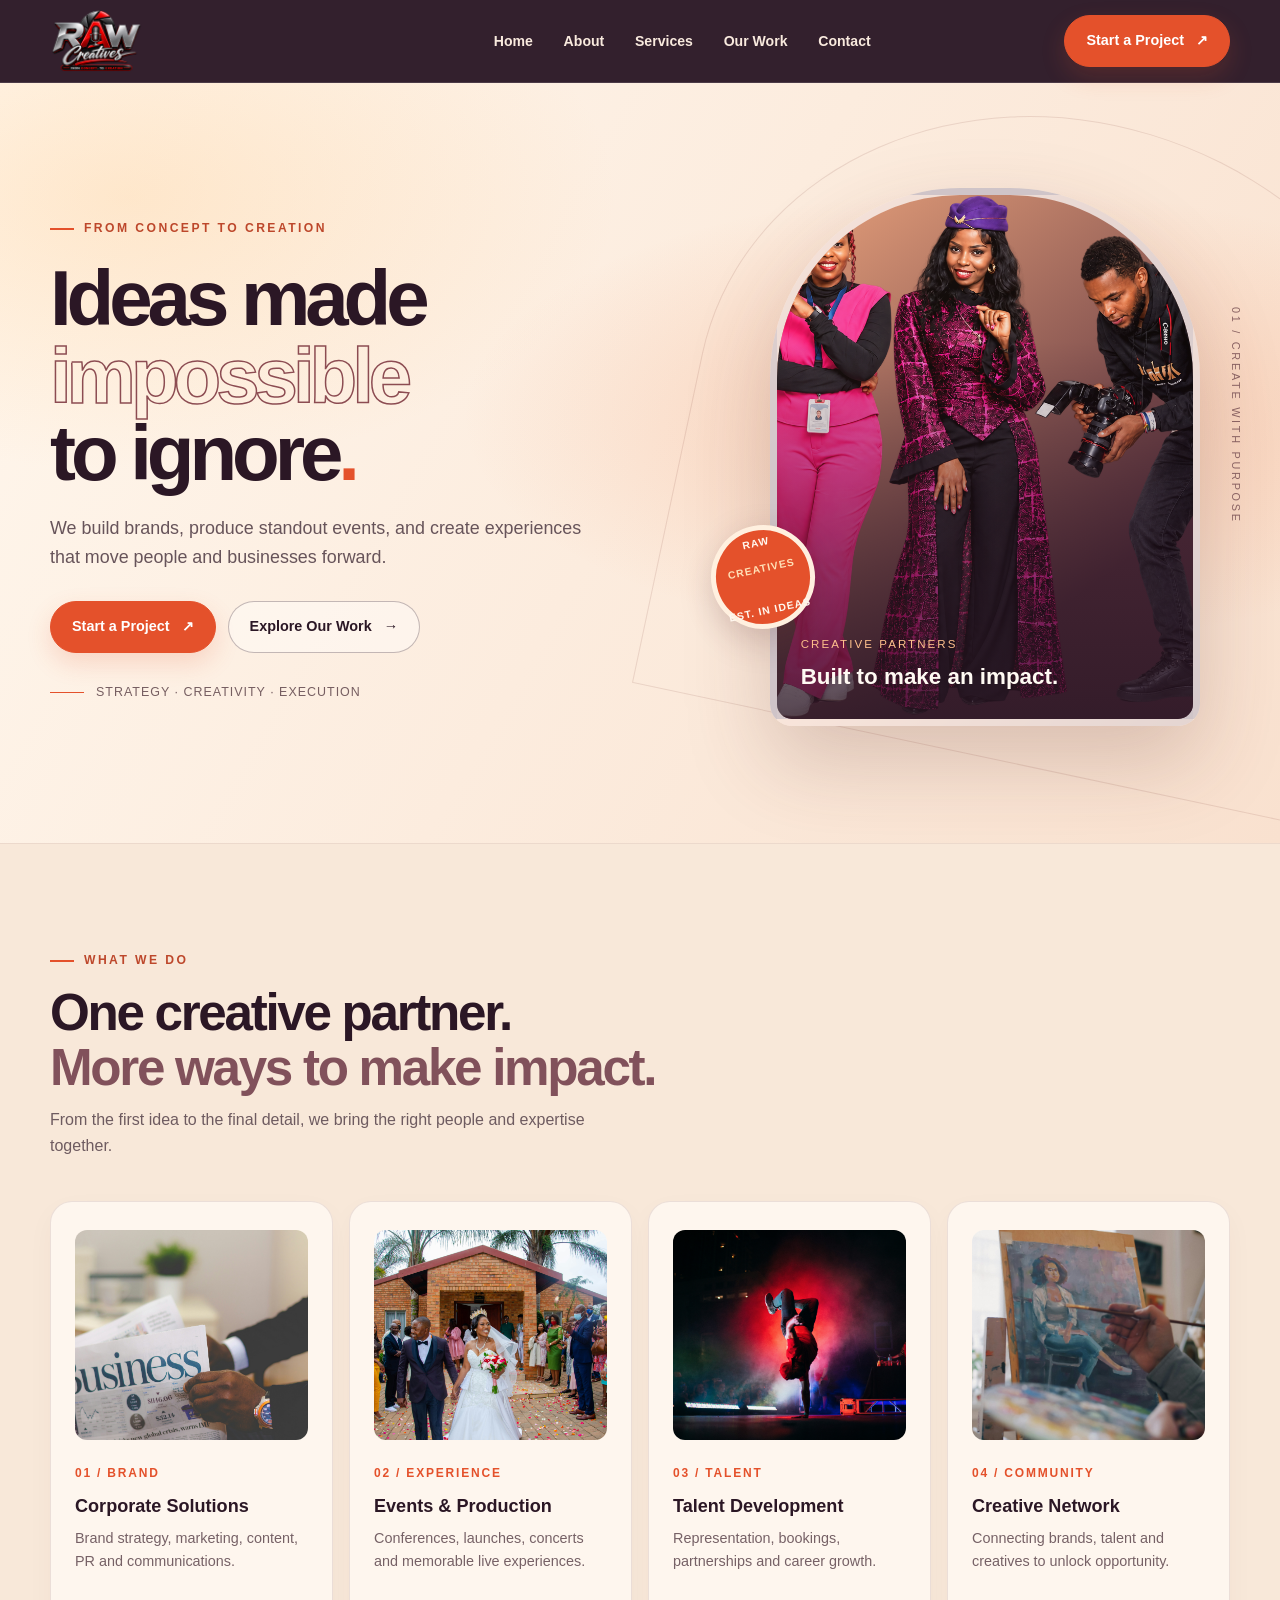
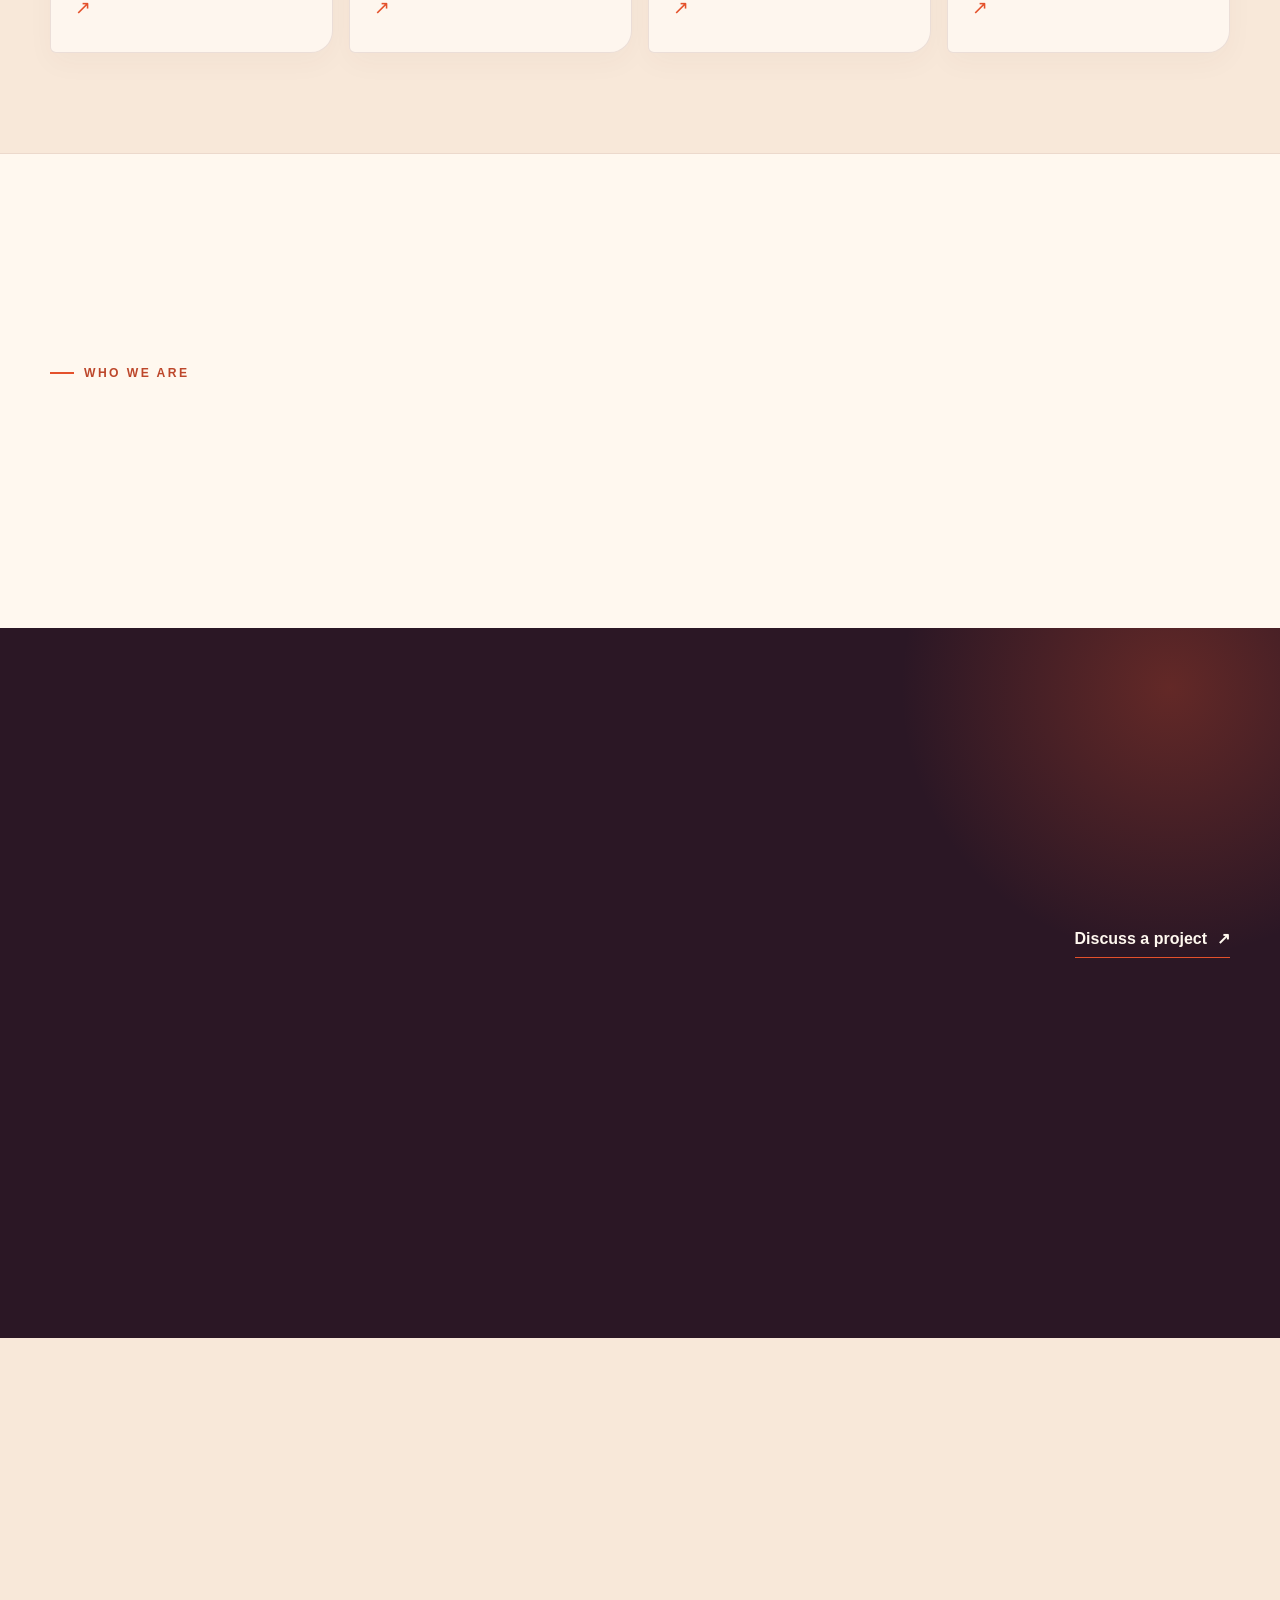
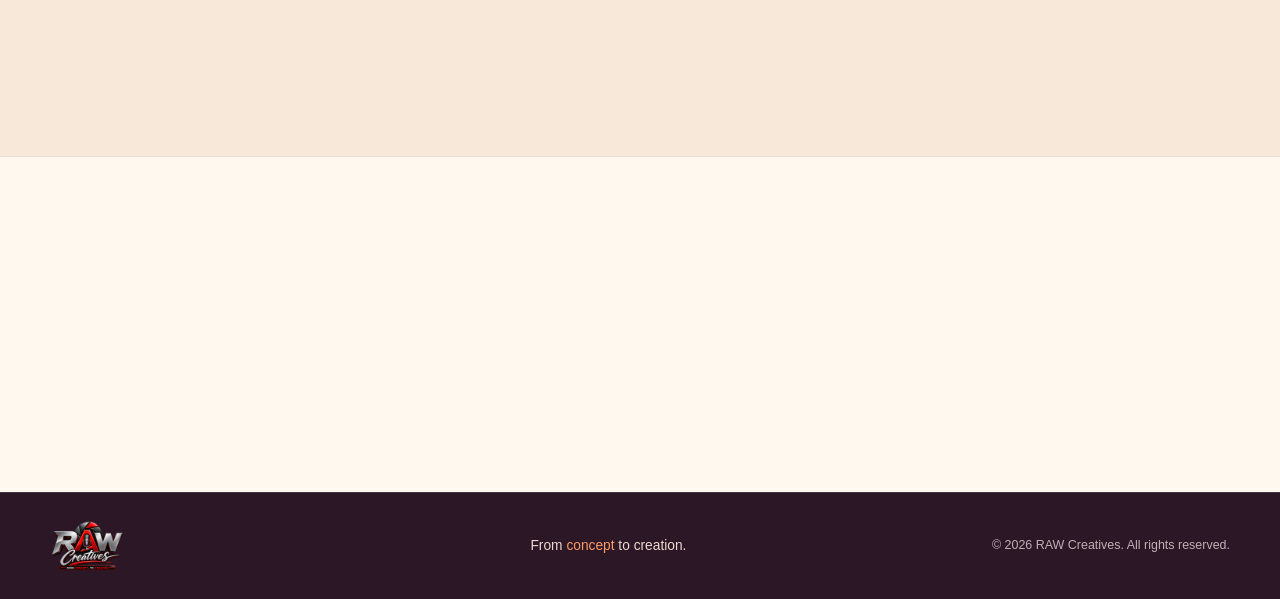
==== commit 79ba2eda: "555" ====
--- a/index.html
+++ b/index.html
@@ -374,6 +374,62 @@
       .hero-copy, .hero-visual, .eyebrow::before, .hero::after, .hero-stamp, .visual-frame img { animation: none !important; }
       .reveal { opacity: 1; transform: none; transition: none; }
     }
+    
+/* SERVICE CARD IMAGES */
+.service-card {
+  overflow: hidden;
+  position: relative;
+}
+
+.service-image {
+  width: 100%;
+  height: 210px;
+  margin-bottom: 24px;
+  overflow: hidden;
+  border-radius: 12px;
+  background: #252525;
+}
+
+.service-image img {
+  display: block;
+  width: 100%;
+  height: 100%;
+  object-fit: cover;
+  object-position: center;
+  transition: transform 0.65s cubic-bezier(.2, .7, .2, 1),
+              filter 0.4s ease;
+}
+
+.service-card:hover .service-image img {
+  transform: scale(1.08);
+  filter: brightness(1.08);
+}
+
+.service-card .service-number {
+  display: block;
+  margin-bottom: 12px;
+}
+
+.service-card h3 {
+  margin-top: 0;
+}
+
+@media (max-width: 600px) {
+  .service-image {
+    height: 190px;
+  }
+}
+
+@media (prefers-reduced-motion: reduce) {
+  .service-image img {
+    transition: none;
+  }
+
+  .service-card:hover .service-image img {
+    transform: none;
+  }
+}
+
 
   </style>
 </head>
@@ -430,32 +486,59 @@
           <h2>One creative partner.<br><span class="silver">More ways to make impact.</span></h2>
           <p>From the first idea to the final detail, we bring the right people and expertise together.</p>
         </div>
-        <div class="services-grid">
-          <article class="service-card">
-            <span class="service-number">01 / BRAND</span>
-            <h3>Corporate Solutions</h3>
-            <p>Brand strategy, marketing, content, PR and communications.</p>
-            <span class="card-arrow" aria-hidden="true">↗</span>
-          </article>
-          <article class="service-card">
-            <span class="service-number">02 / EXPERIENCE</span>
-            <h3>Events & Production</h3>
-            <p>Conferences, launches, concerts and memorable live experiences.</p>
-            <span class="card-arrow" aria-hidden="true">↗</span>
-          </article>
-          <article class="service-card">
-            <span class="service-number">03 / TALENT</span>
-            <h3>Talent Development</h3>
-            <p>Representation, bookings, partnerships and career growth.</p>
-            <span class="card-arrow" aria-hidden="true">↗</span>
-          </article>
-          <article class="service-card">
-            <span class="service-number">04 / COMMUNITY</span>
-            <h3>Creative Network</h3>
-            <p>Connecting brands, talent and creatives to unlock opportunity.</p>
-            <span class="card-arrow" aria-hidden="true">↗</span>
-          </article>
-        </div>
+        
+<div class="services-grid">
+
+  <article class="service-card">
+    <div class="service-image">
+      <img src="images/images/coporate.jpg"
+           alt="Corporate branding and marketing"
+           loading="lazy">
+    </div>
+    <span class="service-number">01 / BRAND</span>
+    <h3>Corporate Solutions</h3>
+    <p>Brand strategy, marketing, content, PR and communications.</p>
+    <span class="card-arrow" aria-hidden="true">↗</span>
+  </article>
+
+  <article class="service-card">
+    <div class="service-image">
+      <img src="images/images/events.jpg"
+           alt="Live events and production"
+           loading="lazy">
+    </div>
+    <span class="service-number">02 / EXPERIENCE</span>
+    <h3>Events &amp; Production</h3>
+    <p>Conferences, launches, concerts and memorable live experiences.</p>
+    <span class="card-arrow" aria-hidden="true">↗</span>
+  </article>
+
+  <article class="service-card">
+    <div class="service-image">
+      <img src="images/images/talent.jpg"
+           alt="Talent development and creative professionals"
+           loading="lazy">
+    </div>
+    <span class="service-number">03 / TALENT</span>
+    <h3>Talent Development</h3>
+    <p>Representation, bookings, partnerships and career growth.</p>
+    <span class="card-arrow" aria-hidden="true">↗</span>
+  </article>
+
+  <article class="service-card">
+    <div class="service-image">
+      <img src="images/images/creativity.jpg"
+           alt="Creative team collaborating on ideas"
+           loading="lazy">
+    </div>
+    <span class="service-number">04 / COMMUNITY</span>
+    <h3>Creative Network</h3>
+    <p>Connecting brands, talent and creatives to unlock opportunity.</p>
+    <span class="card-arrow" aria-hidden="true">↗</span>
+  </article>
+
+</div>
+
       </div>
     </section>
 
